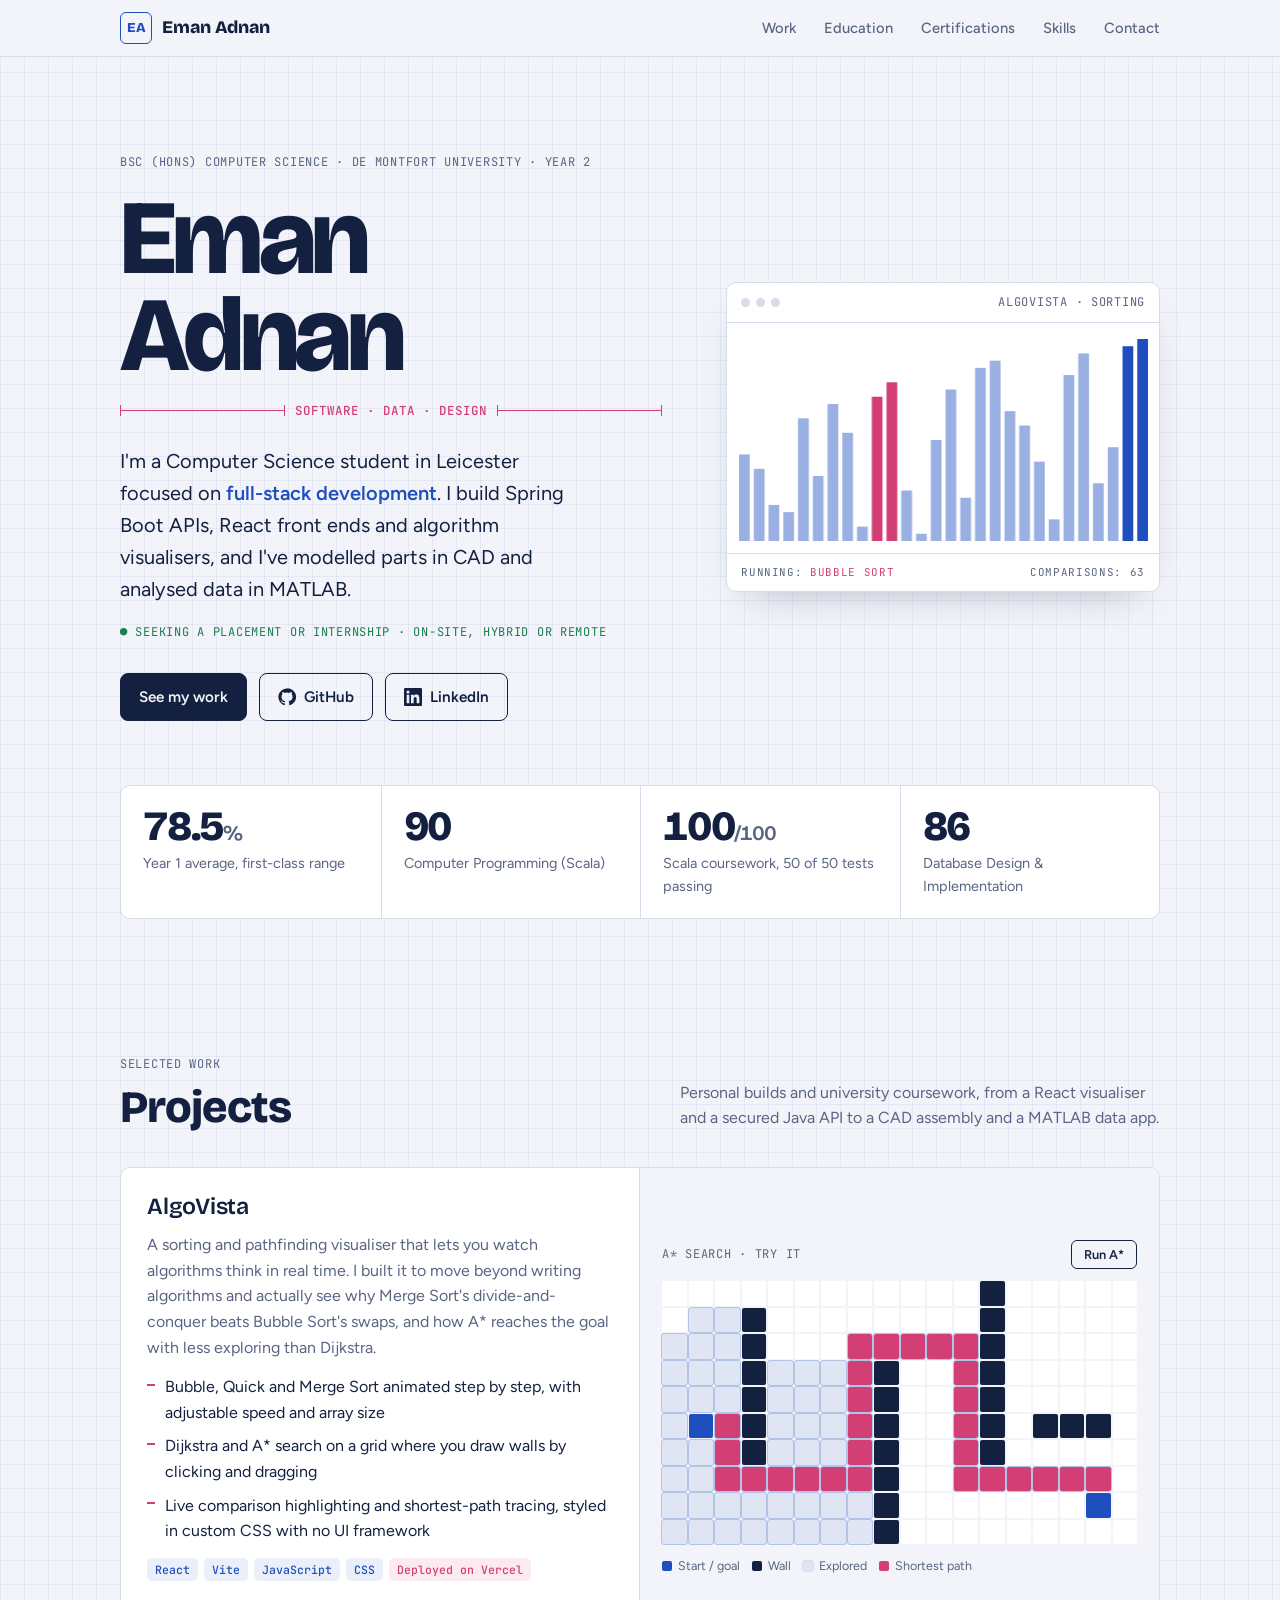
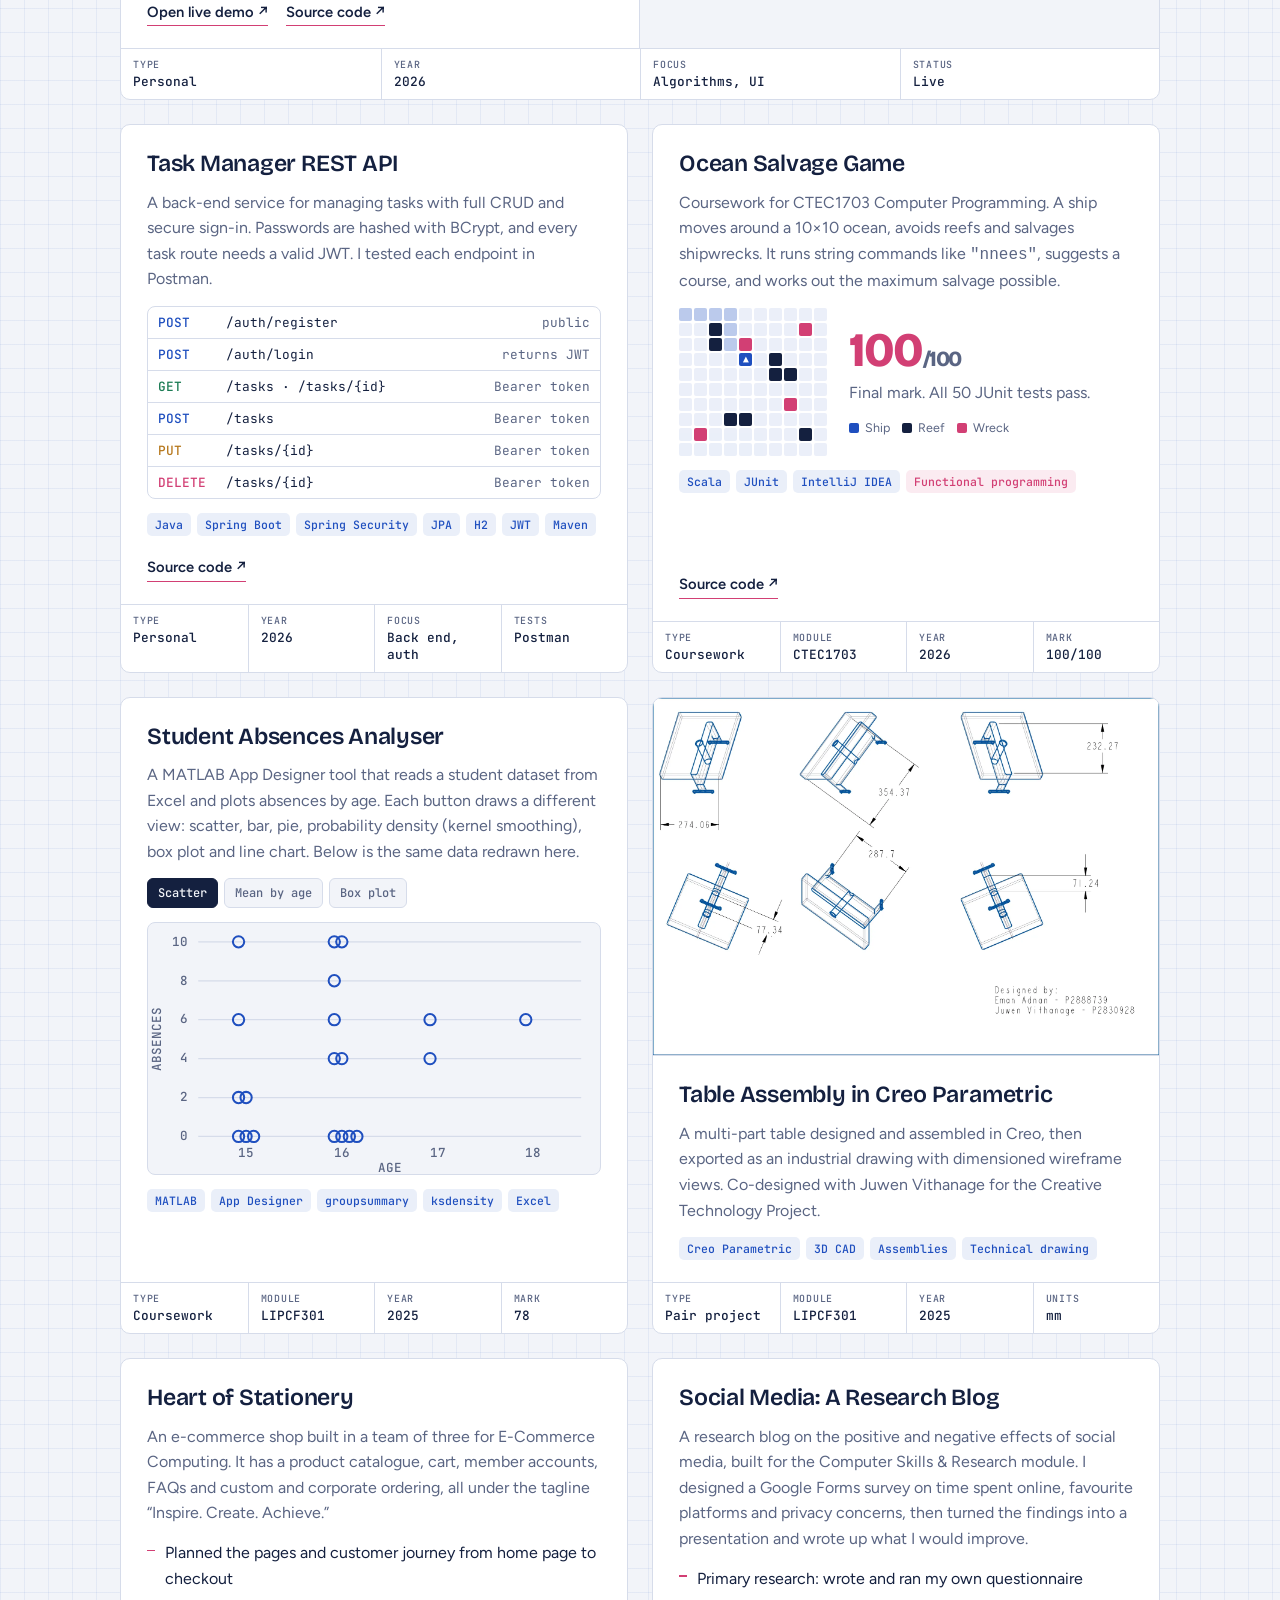
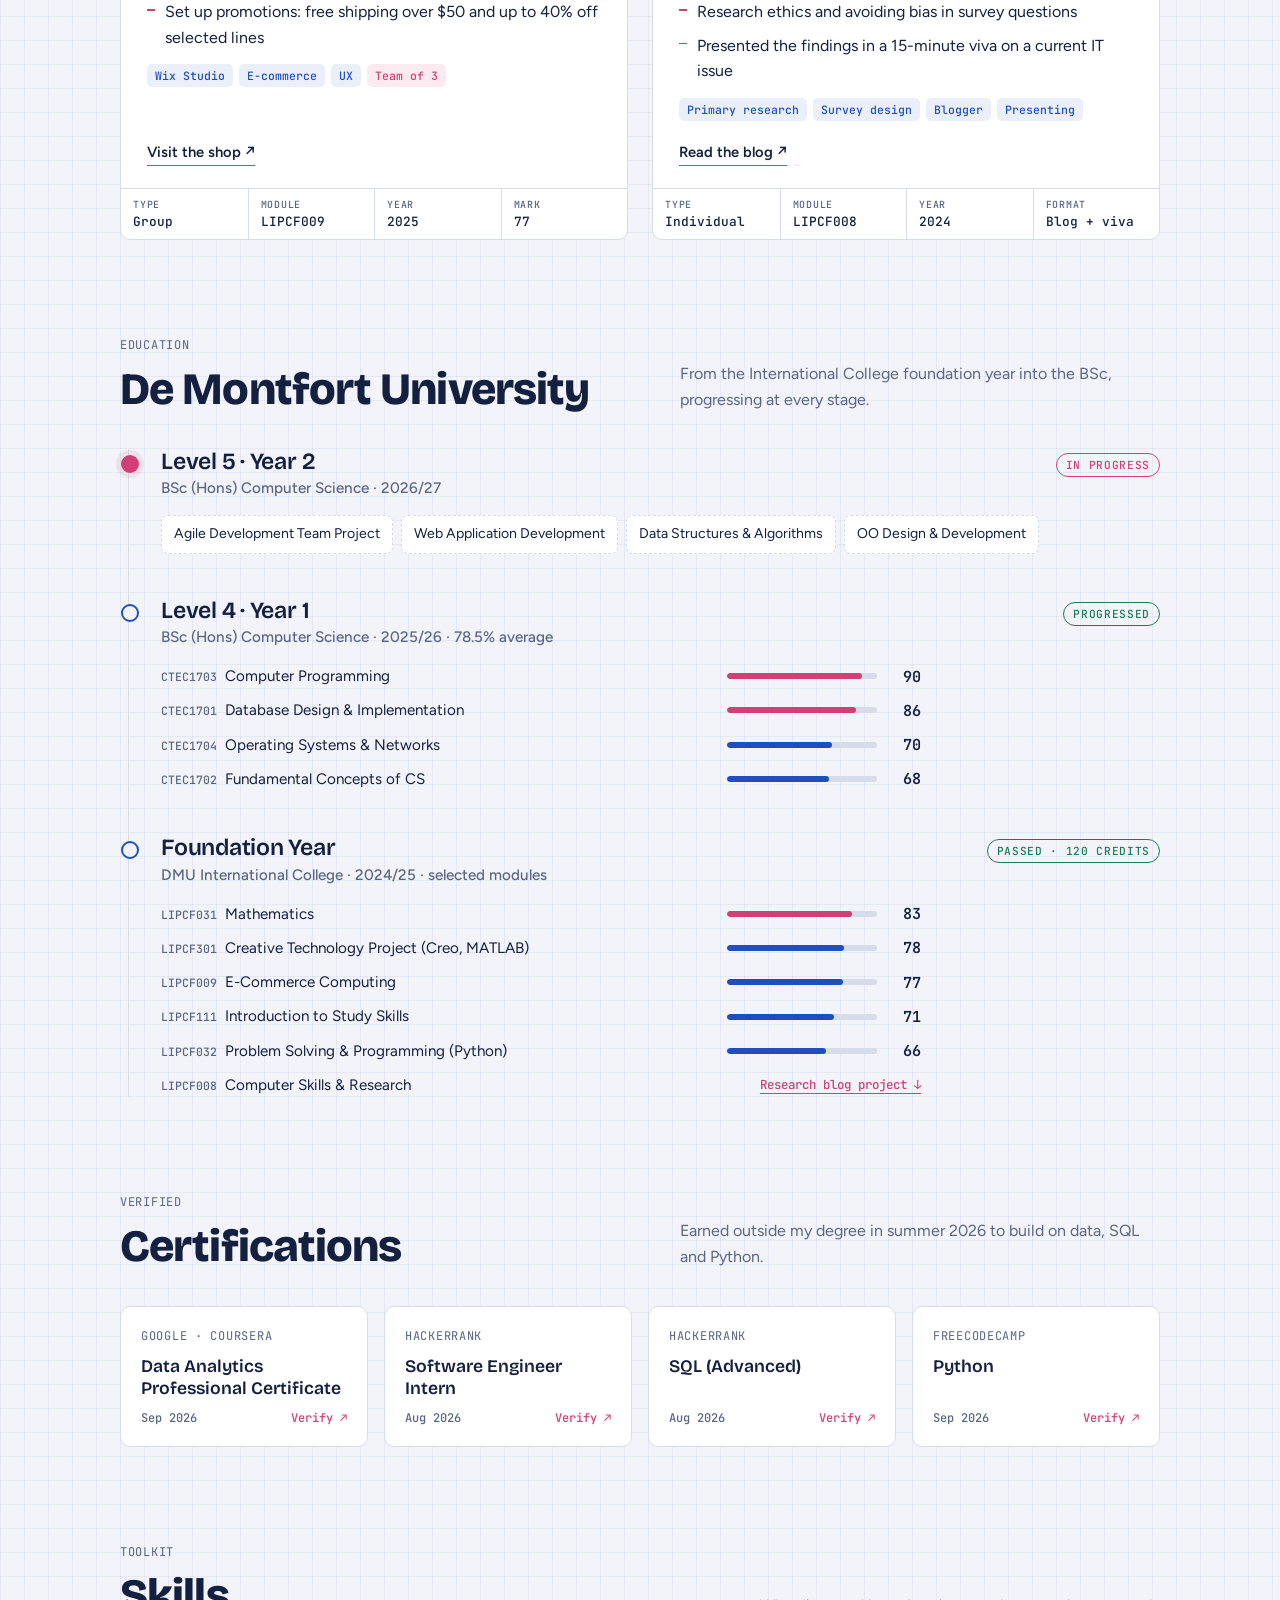
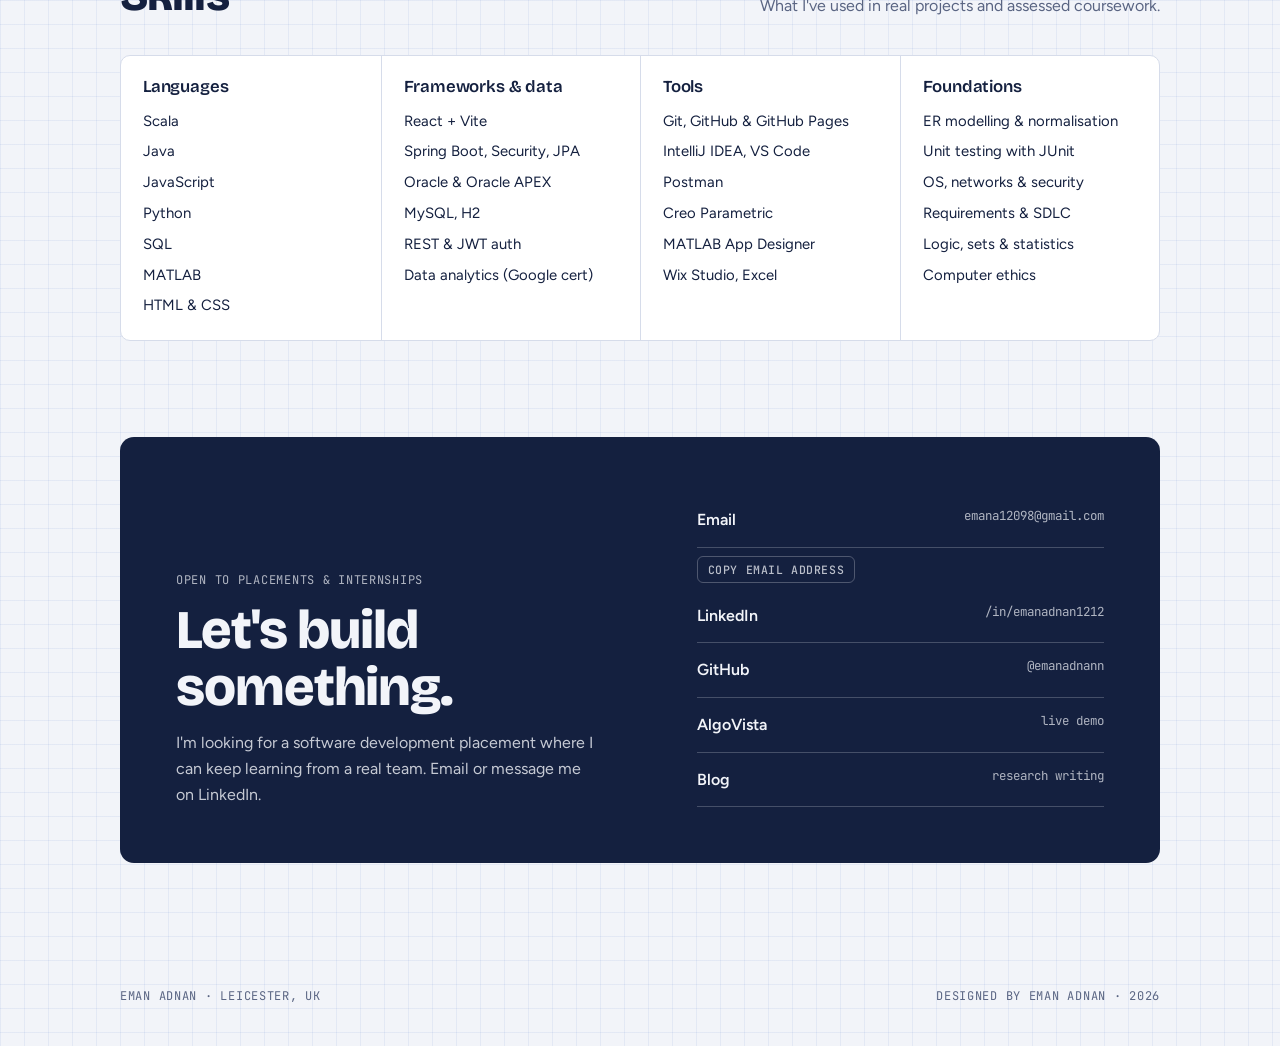
==== index_1.html @ a0732474 "Add files via upload" ====
<!doctype html>
<html lang="en">
<head>
<meta charset="utf-8">
<meta name="viewport" content="width=device-width, initial-scale=1, viewport-fit=cover">
<meta name="description" content="Eman Adnan, Computer Science student at De Montfort University. Full-stack projects in Java, Spring Boot, React and Scala. Seeking a placement or internship.">
<meta property="og:title" content="Eman Adnan · Portfolio">
<meta property="og:description" content="Computer Science student at De Montfort University. Projects, grades, certifications and contact.">
<title>Eman Adnan</title>
<link rel="preconnect" href="https://fonts.googleapis.com">
<link rel="preconnect" href="https://fonts.gstatic.com" crossorigin>
<link rel="stylesheet" href="https://fonts.googleapis.com/css2?family=Bricolage+Grotesque:opsz,wght@12..96,400;12..96,600;12..96,800&family=Figtree:wght@400;500;600&family=JetBrains+Mono:wght@400;500&display=swap">
<style>
/* Layout: a drafting sheet. Faint grid paper, projects as drawing sheets with title blocks, dimension lines as the signature mark. */
:root{
  --paper:#F2F4F9; --sheet:#FFFFFF; --ink:#14203F; --muted:#5A6583; --line:#D6DCEA; --grid:rgba(31,79,191,.07);
  --blue:#1F4FBF; --blue-soft:rgba(31,79,191,.09); --pink:#D23F74; --pink-soft:rgba(210,63,116,.1); --good:#1C7C54;
  --f-display:"Bricolage Grotesque", "Avenir Next", "Segoe UI", sans-serif;
  --f-body:"Figtree", "Helvetica Neue", Arial, sans-serif;
  --f-mono:"JetBrains Mono", ui-monospace, "SF Mono", Menlo, monospace;
  --drawing-filter:none;
}
@media (prefers-color-scheme: dark){:root:not([data-theme="light"]){
  --paper:#0A1430; --sheet:#101E45; --ink:#E7EDFB; --muted:#9DAAD0; --line:#243668; --grid:rgba(127,166,255,.07);
  --blue:#86A9FF; --blue-soft:rgba(134,169,255,.12); --pink:#FF86AE; --pink-soft:rgba(255,134,174,.12); --good:#5FD39A;
  --drawing-filter:invert(1) hue-rotate(180deg) brightness(1.1); color-scheme:dark}}
:root[data-theme="dark"]{
  --paper:#0A1430; --sheet:#101E45; --ink:#E7EDFB; --muted:#9DAAD0; --line:#243668; --grid:rgba(127,166,255,.07);
  --blue:#86A9FF; --blue-soft:rgba(134,169,255,.12); --pink:#FF86AE; --pink-soft:rgba(255,134,174,.12); --good:#5FD39A;
  --drawing-filter:invert(1) hue-rotate(180deg) brightness(1.1); color-scheme:dark}

*{box-sizing:border-box}
html{scroll-behavior:smooth}
@media (prefers-reduced-motion: reduce){html{scroll-behavior:auto}}
body{margin:0;background:var(--paper);color:var(--ink);font:400 1rem/1.6 var(--f-body);
  background-image:linear-gradient(var(--grid) 1px,transparent 1px),linear-gradient(90deg,var(--grid) 1px,transparent 1px);
  background-size:24px 24px;}
a{color:inherit}
:focus-visible{outline:2px solid var(--pink);outline-offset:3px;border-radius:4px}
.wrap{max-width:1120px;margin:0 auto;padding-inline:clamp(16px,4vw,40px)}
.mono{font-family:var(--f-mono);font-size:.75rem;letter-spacing:.06em;text-transform:uppercase;color:var(--muted)}
h1,h2,h3{font-family:var(--f-display);text-wrap:balance;margin:0;line-height:1.05}
h2{font-size:clamp(1.9rem,4vw,2.8rem);font-weight:800;letter-spacing:-.02em}
h3{font-size:1.45rem;font-weight:600;letter-spacing:-.01em}
p{margin:0}

/* nav */
.nav{position:sticky;top:env(safe-area-inset-top,0px);z-index:10;background:color-mix(in srgb,var(--paper) 88%,transparent);backdrop-filter:blur(8px);border-bottom:1px solid var(--line)}
.nav .wrap{display:flex;align-items:center;justify-content:space-between;gap:16px;padding-block:12px}
.mark{font-family:var(--f-display);font-weight:800;font-size:1.1rem;text-decoration:none;display:flex;align-items:center;gap:10px}
.mark span{display:inline-grid;place-items:center;width:32px;height:32px;border:1.5px solid var(--blue);color:var(--blue);border-radius:6px;font-size:.85rem}
.nav ul{display:flex;gap:clamp(12px,3vw,28px);list-style:none;margin:0;padding:0;flex-wrap:wrap}
.nav ul a{text-decoration:none;font-weight:500;font-size:.92rem;color:var(--muted)}
.nav ul a:hover{color:var(--ink)}
@media (max-width:560px){.nav ul li.hide-sm{display:none}}

/* hero */
.hero{padding-block:clamp(48px,8vw,96px) 40px}
.hero-grid{display:grid;grid-template-columns:minmax(0,1.25fr) minmax(0,1fr);gap:clamp(28px,5vw,64px);align-items:center}
@media (max-width:860px){.hero-grid{grid-template-columns:1fr}}
.hero h1{font-size:clamp(3.2rem,10vw,6.6rem);font-weight:800;letter-spacing:-.04em;line-height:.92}
.dim{display:flex;align-items:center;gap:10px;margin-top:18px;color:var(--pink)}
.dim i{flex:1;height:1px;background:currentColor;position:relative}
.dim i::before,.dim i::after{content:"";position:absolute;top:-5px;width:1px;height:11px;background:currentColor}
.dim i::before{left:0}.dim i::after{right:0}
.dim b{font:500 .78rem var(--f-mono);letter-spacing:.08em;text-transform:uppercase;white-space:nowrap}
.lede{font-size:clamp(1.08rem,1.6vw,1.25rem);max-width:36ch;margin-top:26px;color:var(--ink)}
.lede em{font-style:normal;color:var(--blue);font-weight:600}
.cta{display:flex;flex-wrap:wrap;gap:12px;margin-top:30px}
.btn{display:inline-flex;align-items:center;gap:8px;padding:11px 18px;border-radius:8px;font-weight:600;font-size:.95rem;text-decoration:none;border:1.5px solid var(--ink);transition:transform .15s ease,background .15s}
.btn:hover{transform:translateY(-2px)}
.btn.primary{background:var(--ink);color:var(--paper)}
.btn svg{width:18px;height:18px}

.viz{background:var(--sheet);border:1px solid var(--line);border-radius:10px;overflow:hidden;box-shadow:0 18px 40px -24px rgba(20,32,63,.35)}
.viz-head{display:flex;justify-content:space-between;align-items:center;padding:10px 14px;border-bottom:1px solid var(--line)}
.viz-head .dots{display:flex;gap:6px}.viz-head .dots i{width:9px;height:9px;border-radius:50%;background:var(--line)}
#sortCanvas{display:block;width:100%;height:230px}
.viz-foot{display:flex;justify-content:space-between;gap:12px;padding:10px 14px;border-top:1px solid var(--line);flex-wrap:wrap}
.viz-foot .mono{font-size:.68rem}
#algoName{color:var(--pink)}

/* stats */
.stats{display:grid;grid-template-columns:repeat(4,minmax(0,1fr));border:1px solid var(--line);border-radius:10px;background:var(--sheet);margin-top:clamp(40px,6vw,64px)}
.stat{padding:20px 22px;border-left:1px solid var(--line);display:flex;flex-direction:column;gap:4px}
.stat:first-child{border-left:0}
.stat strong{font:800 clamp(1.9rem,3.6vw,2.6rem)/1 var(--f-display);letter-spacing:-.03em;font-variant-numeric:tabular-nums}
.stat strong small{font-size:.5em;color:var(--muted);font-weight:600}
.stat span{font-size:.9rem;color:var(--muted)}
@media (max-width:760px){.stats{grid-template-columns:repeat(2,minmax(0,1fr))}.stat:nth-child(3){border-left:0}.stat:nth-child(n+3){border-top:1px solid var(--line)}}

/* sections */
section{padding-block:clamp(56px,8vw,96px)}
.sec-head{display:flex;justify-content:space-between;align-items:end;gap:24px;flex-wrap:wrap;margin-bottom:36px}
.sec-head p{max-width:48ch;color:var(--muted)}

/* project sheets */
.sheets{display:grid;grid-template-columns:repeat(2,minmax(0,1fr));gap:24px}
@media (max-width:860px){.sheets{grid-template-columns:1fr}}
.sheet{background:var(--sheet);border:1px solid var(--line);border-radius:10px;display:flex;flex-direction:column;min-width:0;overflow:hidden}
.sheet.wide{grid-column:1/-1}
.sheet-body{padding:26px 26px 22px;display:flex;flex-direction:column;gap:14px;flex:1;min-width:0}
.sheet-body > p{color:var(--muted);max-width:62ch}
.tags{display:flex;flex-wrap:wrap;gap:6px}
.tag{font:500 .72rem var(--f-mono);padding:4px 8px;border-radius:5px;background:var(--blue-soft);color:var(--blue)}
.tag.pink{background:var(--pink-soft);color:var(--pink)}
.links{display:flex;flex-wrap:wrap;gap:18px;margin-top:auto;padding-top:6px}
.links a{font-weight:600;font-size:.92rem;text-decoration:none;border-bottom:1.5px solid var(--pink);padding-bottom:1px}
.links a:hover{color:var(--pink)}
/* title block, like the corner of an engineering drawing */
.tblock{display:grid;grid-template-columns:repeat(4,minmax(0,1fr));border-top:1px solid var(--line)}
.tblock div{padding:9px 12px;border-left:1px solid var(--line);min-width:0}
.tblock div:first-child{border-left:0}
.tblock dt{font:500 .62rem var(--f-mono);letter-spacing:.08em;text-transform:uppercase;color:var(--muted)}
.tblock dd{margin:2px 0 0;font:500 .8rem var(--f-mono);overflow-wrap:anywhere}
@media (max-width:520px){.tblock{grid-template-columns:repeat(2,minmax(0,1fr))}.tblock div:nth-child(3){border-left:0}.tblock div:nth-child(n+3){border-top:1px solid var(--line)}}

.feature{display:grid;grid-template-columns:minmax(0,1fr) minmax(0,1fr);gap:0}
.feature .sheet-body{border-right:1px solid var(--line)}
@media (max-width:860px){.feature{grid-template-columns:1fr}.feature .sheet-body{border-right:0;border-bottom:1px solid var(--line)}}
.bullets{margin:0;padding:0;list-style:none;display:grid;gap:8px}
.bullets li{padding-left:18px;position:relative}
.bullets li::before{content:"";position:absolute;left:0;top:.62em;width:8px;height:1.5px;background:var(--pink)}

/* pathfinding mini-grid */
.pf{padding:22px;display:flex;flex-direction:column;gap:12px;justify-content:center;background:var(--paper)}
.pfgrid{display:grid;grid-template-columns:repeat(18,1fr);gap:2px;width:100%;max-width:100%}
.pfgrid i{aspect-ratio:1;border-radius:2px;background:var(--sheet);transition:background .2s}
.pfgrid i.w{background:var(--ink)}
.pfgrid i.v{background:var(--blue-soft);outline:1px solid color-mix(in srgb,var(--blue) 30%,transparent)}
.pfgrid i.p{background:var(--pink)}
.pfgrid i.s,.pfgrid i.t{background:var(--blue)}
.pf-row{display:flex;justify-content:space-between;align-items:center;gap:10px;flex-wrap:wrap}
.pf-row button{font:600 .8rem var(--f-body);background:transparent;color:var(--ink);border:1.5px solid var(--ink);padding:6px 12px;border-radius:6px;cursor:pointer}
.pf-row button:hover{background:var(--ink);color:var(--paper)}

/* api endpoints */
.api{border:1px solid var(--line);border-radius:8px;overflow-x:auto}
.api table{width:100%;border-collapse:collapse;font:400 .8rem var(--f-mono)}
.api td{padding:7px 10px;border-top:1px solid var(--line);white-space:nowrap}
.api tr:first-child td{border-top:0}
.verb{font-weight:500;width:4.5em}
.verb.g{color:var(--good)}.verb.p{color:var(--blue)}.verb.u{color:#B7791F}.verb.d{color:var(--pink)}
.lock{color:var(--muted);text-align:right}

/* ocean grid */
.ocean{display:grid;grid-template-columns:repeat(10,1fr);gap:2px;max-width:260px}
.ocean i{aspect-ratio:1;background:var(--blue-soft);border-radius:2px;display:grid;place-items:center;font:500 .6rem var(--f-mono)}
.ocean i.r{background:var(--ink)}
.ocean i.k{background:var(--pink);color:var(--sheet)}
.ocean i.sh{background:var(--blue);color:var(--sheet)}
.ocean i.tr{background:color-mix(in srgb,var(--blue) 30%,transparent)}
.legend{display:flex;flex-wrap:wrap;gap:12px;font-size:.78rem;color:var(--muted)}
.legend span{display:inline-flex;align-items:center;gap:6px}
.legend span i{width:10px;height:10px;border-radius:2px;display:inline-block}
.game-row{display:flex;gap:22px;align-items:center;flex-wrap:wrap}
.game-row > div:last-child{flex:1;min-width:180px}
.score{font:800 3rem/1 var(--f-display);color:var(--pink);letter-spacing:-.03em}

/* matlab chart */
.chart-tabs{display:flex;flex-wrap:wrap;gap:6px}
.chart-tabs button{font:500 .75rem var(--f-mono);padding:6px 10px;border-radius:6px;border:1px solid var(--line);background:var(--paper);color:var(--muted);cursor:pointer}
.chart-tabs button[aria-pressed="true"]{background:var(--ink);color:var(--paper);border-color:var(--ink)}
#mlChart{width:100%;height:auto;display:block;background:var(--paper);border-radius:8px;border:1px solid var(--line)}
#mlChart text{fill:var(--muted);font:500 10px var(--f-mono)}
.shot{border:1px solid var(--line);border-radius:8px;overflow:hidden}
.shot img{display:block;width:100%}

.drawing{background:#fff;border-bottom:1px solid var(--line)}
.drawing img{display:block;width:100%;filter:var(--drawing-filter)}

/* education */
.timeline{display:grid;gap:0;border-left:1.5px solid var(--line);margin-left:8px}
.stage{position:relative;padding:0 0 44px 32px}
.stage:last-child{padding-bottom:0}
.stage::before{content:"";position:absolute;left:-8px;top:6px;width:14px;height:14px;border-radius:50%;background:var(--paper);border:2px solid var(--blue)}
.stage.now::before{background:var(--pink);border-color:var(--pink);box-shadow:0 0 0 5px var(--pink-soft)}
.stage-head{display:flex;justify-content:space-between;gap:12px;flex-wrap:wrap;align-items:baseline}
.stage-head h3 small{display:block;font:500 .95rem var(--f-body);color:var(--muted);margin-top:6px;letter-spacing:0}
.pill{font:500 .7rem var(--f-mono);letter-spacing:.06em;text-transform:uppercase;padding:4px 9px;border-radius:99px;border:1px solid currentColor}
.pill.good{color:var(--good)}.pill.now{color:var(--pink)}
.mods{margin-top:18px;display:grid;gap:10px;max-width:760px}
.mod{display:grid;grid-template-columns:minmax(0,1fr) 150px 3ch;gap:14px;align-items:center;font-size:.95rem}
.mod code{font:500 .72rem var(--f-mono);color:var(--muted);margin-right:8px}
.bar{height:6px;background:var(--line);border-radius:3px;overflow:hidden}
.bar i{display:block;height:100%;background:var(--blue);border-radius:3px}
.mod.top .bar i{background:var(--pink)}
.mod b{font:600 .95rem var(--f-mono);text-align:right;font-variant-numeric:tabular-nums}
.mod.proj{grid-template-columns:minmax(0,1fr) auto}
.mod.proj a{font:500 .78rem var(--f-mono);color:var(--pink);text-decoration:none;border-bottom:1px solid var(--pink)}
@media (max-width:560px){.mod.proj{grid-template-columns:1fr}.mod.proj a{justify-self:start}}
@media (max-width:560px){.mod{grid-template-columns:minmax(0,1fr) 3ch}.mod .bar{grid-column:1/-1;order:3}}
.chips{display:flex;flex-wrap:wrap;gap:8px;margin-top:18px}
.chip{font-size:.88rem;padding:7px 12px;border:1px dashed var(--line);border-radius:7px;background:var(--sheet)}

/* certifications */
.certs{display:grid;grid-template-columns:repeat(4,minmax(0,1fr));gap:16px}
@media (max-width:860px){.certs{grid-template-columns:repeat(2,minmax(0,1fr))}}
@media (max-width:440px){.certs{grid-template-columns:1fr}}
.cert{display:flex;flex-direction:column;gap:10px;padding:20px;background:var(--sheet);border:1px solid var(--line);border-radius:10px;text-decoration:none;min-width:0;transition:border-color .15s,transform .15s}
.cert:hover{border-color:var(--pink);transform:translateY(-2px)}
.cert strong{font:600 1.1rem/1.25 var(--f-display);flex:1}
.cert-foot{display:flex;justify-content:space-between;font:500 .75rem var(--f-mono);color:var(--muted)}
.cert-foot span:last-child{color:var(--pink)}

/* skills */
.skills{display:grid;grid-template-columns:repeat(4,minmax(0,1fr));gap:0;border:1px solid var(--line);border-radius:10px;background:var(--sheet)}
.skills > div{padding:22px;border-left:1px solid var(--line);min-width:0}
.skills > div:first-child{border-left:0}
.skills h3{font-size:1.05rem;margin-bottom:14px}
.skills ul{list-style:none;margin:0;padding:0;display:grid;gap:7px;font-size:.93rem}
@media (max-width:860px){.skills{grid-template-columns:repeat(2,minmax(0,1fr))}.skills > div:nth-child(3){border-left:0}.skills > div:nth-child(n+3){border-top:1px solid var(--line)}}
@media (max-width:480px){.skills{grid-template-columns:1fr}.skills > div{border-left:0!important}.skills > div + div{border-top:1px solid var(--line)}}

/* contact */
.contact{background:var(--ink);color:var(--paper);border-radius:14px;padding:clamp(28px,5vw,56px);display:grid;grid-template-columns:minmax(0,1.2fr) minmax(0,1fr);gap:32px;align-items:end}
.contact h2{font-size:clamp(2rem,5vw,3.4rem)}
.contact p{opacity:.8;margin-top:14px;max-width:42ch}
.contact ul{list-style:none;margin:0;padding:0;display:grid;gap:0}
.contact li a{display:flex;justify-content:space-between;gap:12px;padding:14px 0;border-bottom:1px solid color-mix(in srgb,var(--paper) 22%,transparent);text-decoration:none;font-weight:600}
.contact li a span{font:400 .78rem var(--f-mono);opacity:.7;overflow-wrap:anywhere;text-align:right}
.contact li a:hover{color:var(--pink)}
@media (max-width:760px){.contact{grid-template-columns:1fr}}
.contact .copy{margin-top:8px;margin-bottom:6px;font:500 .72rem var(--f-mono);letter-spacing:.05em;text-transform:uppercase;background:transparent;color:inherit;opacity:.75;border:1px solid color-mix(in srgb,var(--paper) 35%,transparent);border-radius:6px;padding:5px 10px;cursor:pointer}
.contact .copy:hover{opacity:1}
footer{padding-block:28px 40px}
footer .wrap{display:flex;justify-content:space-between;gap:12px;flex-wrap:wrap}
</style>

<style>img{max-width:100%}[hidden]{display:none!important}</style>
</head>
<body>
<nav class="nav" aria-label="Main">
  <div class="wrap">
    <a class="mark" href="#top"><span>EA</span>Eman Adnan</a>
    <ul>
      <li><a href="#work">Work</a></li>
      <li><a href="#education">Education</a></li>
      <li class="hide-sm"><a href="#certs">Certifications</a></li>
      <li class="hide-sm"><a href="#skills">Skills</a></li>
      <li><a href="#contact">Contact</a></li>
    </ul>
  </div>
</nav>

<header class="hero" id="top">
  <div class="wrap">
    <div class="hero-grid">
      <div>
        <p class="mono">BSc (Hons) Computer Science · De Montfort University · Year 2</p>
        <h1 style="margin-top:18px">Eman<br>Adnan</h1>
        <div class="dim" aria-hidden="true"><i></i><b>software · data · design</b><i></i></div>
        <p class="lede">I'm a Computer Science student in Leicester focused on <em>full-stack development</em>. I build Spring Boot APIs, React front ends and algorithm visualisers, and I've modelled parts in CAD and analysed data in MATLAB.</p>
        <p class="mono" style="margin-top:18px;color:var(--good)">● Seeking a placement or internship · on-site, hybrid or remote</p>
        <div class="cta">
          <a class="btn primary" href="#work">See my work</a>
          <a class="btn" href="https://github.com/emanadnann" target="_blank" rel="noopener">
            <svg viewBox="0 0 24 24" fill="currentColor" aria-hidden="true"><path d="M12 .5a11.5 11.5 0 0 0-3.64 22.41c.58.1.79-.25.79-.56v-2c-3.2.7-3.88-1.37-3.88-1.37-.53-1.33-1.28-1.69-1.28-1.69-1.05-.72.08-.7.08-.7 1.16.08 1.77 1.19 1.77 1.19 1.03 1.77 2.7 1.26 3.36.96.1-.75.4-1.26.73-1.55-2.55-.29-5.24-1.28-5.24-5.68 0-1.26.45-2.28 1.19-3.09-.12-.29-.52-1.46.11-3.05 0 0 .97-.31 3.17 1.18a11 11 0 0 1 5.77 0c2.2-1.49 3.17-1.18 3.17-1.18.63 1.59.23 2.76.11 3.05.74.81 1.19 1.83 1.19 3.09 0 4.41-2.69 5.38-5.26 5.67.41.36.78 1.06.78 2.14v3.17c0 .31.21.67.8.56A11.5 11.5 0 0 0 12 .5Z"/></svg>GitHub</a>
          <a class="btn" href="https://www.linkedin.com/in/emanadnan1212/" target="_blank" rel="noopener">
            <svg viewBox="0 0 24 24" fill="currentColor" aria-hidden="true"><path d="M20.45 20.45h-3.56v-5.57c0-1.33-.02-3.04-1.85-3.04-1.85 0-2.14 1.45-2.14 2.94v5.67H9.35V9h3.41v1.56h.05c.48-.9 1.64-1.85 3.37-1.85 3.6 0 4.27 2.37 4.27 5.46v6.28ZM5.34 7.43a2.06 2.06 0 1 1 0-4.13 2.06 2.06 0 0 1 0 4.13ZM7.12 20.45H3.56V9h3.56v11.45ZM22.22 0H1.77C.79 0 0 .77 0 1.73v20.54C0 23.23.79 24 1.77 24h20.45c.98 0 1.78-.77 1.78-1.73V1.73C24 .77 23.2 0 22.22 0Z"/></svg>LinkedIn</a>
        </div>
      </div>
      <figure class="viz" style="margin:0">
        <div class="viz-head"><div class="dots"><i></i><i></i><i></i></div><span class="mono">algovista · sorting</span></div>
        <canvas id="sortCanvas" aria-label="Animated bars being sorted, a preview of the AlgoVista project"></canvas>
        <div class="viz-foot"><span class="mono">Running: <span id="algoName">Bubble sort</span></span><span class="mono">Comparisons: <span id="cmpCount">0</span></span></div>
      </figure>
    </div>

    <div class="stats">
      <div class="stat"><strong>78.5<small>%</small></strong><span>Year 1 average, first-class range</span></div>
      <div class="stat"><strong>90</strong><span>Computer Programming (Scala)</span></div>
      <div class="stat"><strong>100<small>/100</small></strong><span>Scala coursework, 50 of 50 tests passing</span></div>
      <div class="stat"><strong>86</strong><span>Database Design &amp; Implementation</span></div>
    </div>
  </div>
</header>

<main>
<section id="work">
  <div class="wrap">
    <div class="sec-head">
      <div><p class="mono">Selected work</p><h2 style="margin-top:10px">Projects</h2></div>
      <p>Personal builds and university coursework, from a React visualiser and a secured Java API to a CAD assembly and a MATLAB data app.</p>
    </div>

    <div class="sheets">

      <!-- AlgoVista -->
      <article class="sheet wide">
        <div class="feature">
          <div class="sheet-body">
            <h3>AlgoVista</h3>
            <p>A sorting and pathfinding visualiser that lets you watch algorithms think in real time. I built it to move beyond writing algorithms and actually see why Merge Sort's divide-and-conquer beats Bubble Sort's swaps, and how A* reaches the goal with less exploring than Dijkstra.</p>
            <ul class="bullets">
              <li>Bubble, Quick and Merge Sort animated step by step, with adjustable speed and array size</li>
              <li>Dijkstra and A* search on a grid where you draw walls by clicking and dragging</li>
              <li>Live comparison highlighting and shortest-path tracing, styled in custom CSS with no UI framework</li>
            </ul>
            <div class="tags"><span class="tag">React</span><span class="tag">Vite</span><span class="tag">JavaScript</span><span class="tag">CSS</span><span class="tag pink">Deployed on Vercel</span></div>
            <div class="links"><a href="https://algo-vista-three.vercel.app" target="_blank" rel="noopener">Open live demo ↗</a><a href="https://github.com/emanadnann/AlgoVista" target="_blank" rel="noopener">Source code ↗</a></div>
          </div>
          <div class="pf">
            <div class="pf-row"><span class="mono">A* search · try it</span><button type="button" id="pfRun">Run A*</button></div>
            <div class="pfgrid" id="pfGrid" aria-label="Grid showing A* finding a path around walls"></div>
            <div class="legend"><span><i style="background:var(--blue)"></i>Start / goal</span><span><i style="background:var(--ink)"></i>Wall</span><span><i style="background:var(--blue-soft);outline:1px solid var(--line)"></i>Explored</span><span><i style="background:var(--pink)"></i>Shortest path</span></div>
          </div>
        </div>
        <dl class="tblock" style="margin:0"><div><dt>Type</dt><dd>Personal</dd></div><div><dt>Year</dt><dd>2026</dd></div><div><dt>Focus</dt><dd>Algorithms, UI</dd></div><div><dt>Status</dt><dd>Live</dd></div></dl>
      </article>

      <!-- Task Manager API -->
      <article class="sheet">
        <div class="sheet-body">
          <h3>Task Manager REST API</h3>
          <p>A back-end service for managing tasks with full CRUD and secure sign-in. Passwords are hashed with BCrypt, and every task route needs a valid JWT. I tested each endpoint in Postman.</p>
          <div class="api"><table>
            <tr><td class="verb p">POST</td><td>/auth/register</td><td class="lock">public</td></tr>
            <tr><td class="verb p">POST</td><td>/auth/login</td><td class="lock">returns JWT</td></tr>
            <tr><td class="verb g">GET</td><td>/tasks · /tasks/{id}</td><td class="lock">Bearer token</td></tr>
            <tr><td class="verb p">POST</td><td>/tasks</td><td class="lock">Bearer token</td></tr>
            <tr><td class="verb u">PUT</td><td>/tasks/{id}</td><td class="lock">Bearer token</td></tr>
            <tr><td class="verb d">DELETE</td><td>/tasks/{id}</td><td class="lock">Bearer token</td></tr>
          </table></div>
          <div class="tags"><span class="tag">Java</span><span class="tag">Spring Boot</span><span class="tag">Spring Security</span><span class="tag">JPA</span><span class="tag">H2</span><span class="tag">JWT</span><span class="tag">Maven</span></div>
          <div class="links"><a href="https://github.com/emanadnann/taskmanager-api" target="_blank" rel="noopener">Source code ↗</a></div>
        </div>
        <dl class="tblock" style="margin:0"><div><dt>Type</dt><dd>Personal</dd></div><div><dt>Year</dt><dd>2026</dd></div><div><dt>Focus</dt><dd>Back end, auth</dd></div><div><dt>Tests</dt><dd>Postman</dd></div></dl>
      </article>

      <!-- Scala game -->
      <article class="sheet">
        <div class="sheet-body">
          <h3>Ocean Salvage Game</h3>
          <p>Coursework for CTEC1703 Computer Programming. A ship moves around a 10×10 ocean, avoids reefs and salvages shipwrecks. It runs string commands like <code>"nnees"</code>, suggests a course, and works out the maximum salvage possible.</p>
          <div class="game-row">
            <div class="ocean" id="ocean" aria-label="Illustration of the 10 by 10 ocean grid"></div>
            <div>
              <div class="score">100<span style="font-size:.45em;color:var(--muted)">/100</span></div>
              <p style="color:var(--muted);margin-top:6px">Final mark. All 50 JUnit tests pass.</p>
              <div class="legend" style="margin-top:12px"><span><i style="background:var(--blue)"></i>Ship</span><span><i style="background:var(--ink)"></i>Reef</span><span><i style="background:var(--pink)"></i>Wreck</span></div>
            </div>
          </div>
          <div class="tags"><span class="tag">Scala</span><span class="tag">JUnit</span><span class="tag">IntelliJ IDEA</span><span class="tag pink">Functional programming</span></div>
          <div class="links"><a href="https://github.com/emanadnann/CTEC1703-Game" target="_blank" rel="noopener">Source code ↗</a></div>
        </div>
        <dl class="tblock" style="margin:0"><div><dt>Type</dt><dd>Coursework</dd></div><div><dt>Module</dt><dd>CTEC1703</dd></div><div><dt>Year</dt><dd>2026</dd></div><div><dt>Mark</dt><dd>100/100</dd></div></dl>
      </article>

      <!-- MATLAB -->
      <article class="sheet">
        <div class="sheet-body">
          <h3>Student Absences Analyser</h3>
          <p>A MATLAB App Designer tool that reads a student dataset from Excel and plots absences by age. Each button draws a different view: scatter, bar, pie, probability density (kernel smoothing), box plot and line chart. Below is the same data redrawn here.</p>
          <div class="chart-tabs" role="group" aria-label="Chart type">
            <button type="button" data-c="scatter" aria-pressed="true">Scatter</button>
            <button type="button" data-c="bar" aria-pressed="false">Mean by age</button>
            <button type="button" data-c="box" aria-pressed="false">Box plot</button>
          </div>
          <svg id="mlChart" viewBox="0 0 360 200" role="img" aria-label="Chart of absences by student age"></svg>
          <div class="tags"><span class="tag">MATLAB</span><span class="tag">App Designer</span><span class="tag">groupsummary</span><span class="tag">ksdensity</span><span class="tag">Excel</span></div>
        </div>
        <dl class="tblock" style="margin:0"><div><dt>Type</dt><dd>Coursework</dd></div><div><dt>Module</dt><dd>LIPCF301</dd></div><div><dt>Year</dt><dd>2025</dd></div><div><dt>Mark</dt><dd>78</dd></div></dl>
      </article>

      <!-- Creo -->
      <article class="sheet">
        <div class="drawing"><img src="[data-uri]" alt="Creo wireframe drawing of a table assembly shown from six angles with dimensions such as 274.06 and 354.37"></div>
        <div class="sheet-body">
          <h3>Table Assembly in Creo Parametric</h3>
          <p>A multi-part table designed and assembled in Creo, then exported as an industrial drawing with dimensioned wireframe views. Co-designed with Juwen Vithanage for the Creative Technology Project.</p>
          <div class="tags"><span class="tag">Creo Parametric</span><span class="tag">3D CAD</span><span class="tag">Assemblies</span><span class="tag">Technical drawing</span></div>
        </div>
        <dl class="tblock" style="margin:0"><div><dt>Type</dt><dd>Pair project</dd></div><div><dt>Module</dt><dd>LIPCF301</dd></div><div><dt>Year</dt><dd>2025</dd></div><div><dt>Units</dt><dd>mm</dd></div></dl>
      </article>

      <!-- Wix -->
      <article class="sheet">
        <div class="sheet-body">
          <h3>Heart of Stationery</h3>
          <p>An e-commerce shop built in a team of three for E-Commerce Computing. It has a product catalogue, cart, member accounts, FAQs and custom and corporate ordering, all under the tagline “Inspire. Create. Achieve.”</p>
          <ul class="bullets">
            <li>Planned the pages and customer journey from home page to checkout</li>
            <li>Set up promotions: free shipping over $50 and up to 40% off selected lines</li>
          </ul>
          <div class="tags"><span class="tag">Wix Studio</span><span class="tag">E-commerce</span><span class="tag">UX</span><span class="tag pink">Team of 3</span></div>
          <div class="links"><a href="https://pikapikanan30.wixstudio.com/stationeryshop" target="_blank" rel="noopener">Visit the shop ↗</a></div>
        </div>
        <dl class="tblock" style="margin:0"><div><dt>Type</dt><dd>Group</dd></div><div><dt>Module</dt><dd>LIPCF009</dd></div><div><dt>Year</dt><dd>2025</dd></div><div><dt>Mark</dt><dd>77</dd></div></dl>
      </article>

      <!-- Blog -->
      <article class="sheet" id="blog">
        <div class="sheet-body">
          <h3>Social Media: A Research Blog</h3>
          <p>A research blog on the positive and negative effects of social media, built for the Computer Skills &amp; Research module. I designed a Google Forms survey on time spent online, favourite platforms and privacy concerns, then turned the findings into a presentation and wrote up what I would improve.</p>
          <ul class="bullets">
            <li>Primary research: wrote and ran my own questionnaire</li>
            <li>Research ethics and avoiding bias in survey questions</li>
            <li>Presented the findings in a 15-minute viva on a current IT issue</li>
          </ul>
          <div class="tags"><span class="tag">Primary research</span><span class="tag">Survey design</span><span class="tag">Blogger</span><span class="tag">Presenting</span></div>
          <div class="links"><a href="https://emanadnansocialmedia.blogspot.com" target="_blank" rel="noopener">Read the blog ↗</a></div>
        </div>
        <dl class="tblock" style="margin:0"><div><dt>Type</dt><dd>Individual</dd></div><div><dt>Module</dt><dd>LIPCF008</dd></div><div><dt>Year</dt><dd>2024</dd></div><div><dt>Format</dt><dd>Blog + viva</dd></div></dl>
      </article>

    </div>
  </div>
</section>

<section id="education" style="padding-top:0">
  <div class="wrap">
    <div class="sec-head">
      <div><p class="mono">Education</p><h2 style="margin-top:10px">De Montfort University</h2></div>
      <p>From the International College foundation year into the BSc, progressing at every stage.</p>
    </div>

    <div class="timeline">
      <div class="stage now">
        <div class="stage-head"><h3>Level 5 · Year 2<small>BSc (Hons) Computer Science · 2026/27</small></h3><span class="pill now">In progress</span></div>
        <div class="chips">
          <span class="chip">Agile Development Team Project</span>
          <span class="chip">Web Application Development</span>
          <span class="chip">Data Structures &amp; Algorithms</span>
          <span class="chip">OO Design &amp; Development</span>
        </div>
      </div>

      <div class="stage">
        <div class="stage-head"><h3>Level 4 · Year 1<small>BSc (Hons) Computer Science · 2025/26 · 78.5% average</small></h3><span class="pill good">Progressed</span></div>
        <div class="mods">
          <div class="mod top"><span><code>CTEC1703</code>Computer Programming</span><div class="bar"><i style="width:90%"></i></div><b>90</b></div>
          <div class="mod top"><span><code>CTEC1701</code>Database Design &amp; Implementation</span><div class="bar"><i style="width:86%"></i></div><b>86</b></div>
          <div class="mod"><span><code>CTEC1704</code>Operating Systems &amp; Networks</span><div class="bar"><i style="width:70%"></i></div><b>70</b></div>
          <div class="mod"><span><code>CTEC1702</code>Fundamental Concepts of CS</span><div class="bar"><i style="width:68%"></i></div><b>68</b></div>
        </div>
      </div>

      <div class="stage">
        <div class="stage-head"><h3>Foundation Year<small>DMU International College · 2024/25 · selected modules</small></h3><span class="pill good">Passed · 120 credits</span></div>
        <div class="mods">
          <div class="mod top"><span><code>LIPCF031</code>Mathematics</span><div class="bar"><i style="width:83%"></i></div><b>83</b></div>
          <div class="mod"><span><code>LIPCF301</code>Creative Technology Project (Creo, MATLAB)</span><div class="bar"><i style="width:78%"></i></div><b>78</b></div>
          <div class="mod"><span><code>LIPCF009</code>E-Commerce Computing</span><div class="bar"><i style="width:77%"></i></div><b>77</b></div>
          <div class="mod"><span><code>LIPCF111</code>Introduction to Study Skills</span><div class="bar"><i style="width:71%"></i></div><b>71</b></div>
          <div class="mod"><span><code>LIPCF032</code>Problem Solving &amp; Programming (Python)</span><div class="bar"><i style="width:66%"></i></div><b>66</b></div>
          <div class="mod proj"><span><code>LIPCF008</code>Computer Skills &amp; Research</span><a href="#blog">Research blog project ↓</a></div>
        </div>
      </div>
    </div>
  </div>
</section>

<section id="certs" style="padding-top:0">
  <div class="wrap">
    <div class="sec-head">
      <div><p class="mono">Verified</p><h2 style="margin-top:10px">Certifications</h2></div>
      <p>Earned outside my degree in summer 2026 to build on data, SQL and Python.</p>
    </div>
    <div class="certs">
      <a class="cert" href="https://www.coursera.org/account/accomplishments/specialization/SSTPZ8JZDZU1" target="_blank" rel="noopener">
        <span class="mono">Google · Coursera</span><strong>Data Analytics Professional Certificate</strong><span class="cert-foot"><span>Sep 2026</span><span>Verify ↗</span></span></a>
      <a class="cert" href="https://www.hackerrank.com/certificates/b94e83dedef6" target="_blank" rel="noopener">
        <span class="mono">HackerRank</span><strong>Software Engineer Intern</strong><span class="cert-foot"><span>Aug 2026</span><span>Verify ↗</span></span></a>
      <a class="cert" href="https://www.hackerrank.com/certificates/9879b6ae9051" target="_blank" rel="noopener">
        <span class="mono">HackerRank</span><strong>SQL (Advanced)</strong><span class="cert-foot"><span>Aug 2026</span><span>Verify ↗</span></span></a>
      <a class="cert" href="https://freecodecamp.org/certification/emanadnan/python-v9" target="_blank" rel="noopener">
        <span class="mono">freeCodeCamp</span><strong>Python</strong><span class="cert-foot"><span>Sep 2026</span><span>Verify ↗</span></span></a>
    </div>
  </div>
</section>

<section id="skills" style="padding-top:0">
  <div class="wrap">
    <div class="sec-head">
      <div><p class="mono">Toolkit</p><h2 style="margin-top:10px">Skills</h2></div>
      <p>What I've used in real projects and assessed coursework.</p>
    </div>
    <div class="skills">
      <div><h3>Languages</h3><ul><li>Scala</li><li>Java</li><li>JavaScript</li><li>Python</li><li>SQL</li><li>MATLAB</li><li>HTML &amp; CSS</li></ul></div>
      <div><h3>Frameworks &amp; data</h3><ul><li>React + Vite</li><li>Spring Boot, Security, JPA</li><li>Oracle &amp; Oracle APEX</li><li>MySQL, H2</li><li>REST &amp; JWT auth</li><li>Data analytics (Google cert)</li></ul></div>
      <div><h3>Tools</h3><ul><li>Git, GitHub &amp; GitHub Pages</li><li>IntelliJ IDEA, VS Code</li><li>Postman</li><li>Creo Parametric</li><li>MATLAB App Designer</li><li>Wix Studio, Excel</li></ul></div>
      <div><h3>Foundations</h3><ul><li>ER modelling &amp; normalisation</li><li>Unit testing with JUnit</li><li>OS, networks &amp; security</li><li>Requirements &amp; SDLC</li><li>Logic, sets &amp; statistics</li><li>Computer ethics</li></ul></div>
    </div>
  </div>
</section>

<section id="contact" style="padding-top:0">
  <div class="wrap">
    <div class="contact">
      <div>
        <p class="mono" style="color:inherit;opacity:.7">Open to placements &amp; internships</p>
        <h2 style="margin-top:12px">Let's build something.</h2>
        <p>I'm looking for a software development placement where I can keep learning from a real team. Email or message me on LinkedIn.</p>
      </div>
      <ul>
        <li><a href="mailto:emana12098@gmail.com" id="mailLink">Email <span id="mailText">emana12098@gmail.com</span></a><button type="button" id="copyMail" class="copy">Copy email address</button></li>
        <li><a href="https://www.linkedin.com/in/emanadnan1212/" target="_blank" rel="noopener">LinkedIn <span>/in/emanadnan1212</span></a></li>
        <li><a href="https://github.com/emanadnann" target="_blank" rel="noopener">GitHub <span>@emanadnann</span></a></li>
        <li><a href="https://algo-vista-three.vercel.app" target="_blank" rel="noopener">AlgoVista <span>live demo</span></a></li>
        <li><a href="https://emanadnansocialmedia.blogspot.com" target="_blank" rel="noopener">Blog <span>research writing</span></a></li>
      </ul>
    </div>
  </div>
</section>
</main>

<footer><div class="wrap"><span class="mono">Eman Adnan · Leicester, UK</span><span class="mono">Designed by Eman Adnan · 2026</span></div></footer>

<script>
(function(){
const css=n=>getComputedStyle(document.documentElement).getPropertyValue(n).trim();
const reduce=matchMedia('(prefers-reduced-motion: reduce)').matches;

/* ---- Hero sorting animation ---- */
const cv=document.getElementById('sortCanvas'),ctx=cv.getContext('2d');
const nameEl=document.getElementById('algoName'),cmpEl=document.getElementById('cmpCount');
const N=28;let arr=[],hi=[],done=0,steps=null,cmp=0,algoIdx=0;
const algos=[['Bubble sort',bubble],['Quick sort',quick],['Merge sort',merge]];
function fresh(){arr=Array.from({length:N},(_,i)=>(i+1)/N);for(let i=N-1;i>0;i--){const j=Math.floor(Math.random()*(i+1));[arr[i],arr[j]]=[arr[j],arr[i]]}cmp=0;done=N;const a=algos[algoIdx%algos.length];nameEl.textContent=a[0];steps=a[1](arr.slice());}
function* bubble(a){for(let i=0;i<a.length;i++){for(let j=0;j<a.length-i-1;j++){cmp++;if(a[j]>a[j+1])[a[j],a[j+1]]=[a[j+1],a[j]];yield{a,h:[j,j+1]}}done=a.length-i-1;}}
function* quick(a,lo=0,h=a.length-1){if(lo>=h)return;const p=a[h];let i=lo;for(let j=lo;j<h;j++){cmp++;if(a[j]<p){[a[i],a[j]]=[a[j],a[i]];i++}yield{a,h:[j,h]}}[a[i],a[h]]=[a[h],a[i]];yield{a,h:[i]};yield* quick(a,lo,i-1);yield* quick(a,i+1,h);}
function* merge(a,lo=0,h=a.length){if(h-lo<2)return;const m=(lo+h)>>1;yield* merge(a,lo,m);yield* merge(a,m,h);const L=a.slice(lo,m),R=a.slice(m,h);let i=0,j=0,k=lo;while(i<L.length||j<R.length){cmp++;a[k]=(j>=R.length||(i<L.length&&L[i]<=R[j]))?L[i++]:R[j++];yield{a,h:[k]};k++;}}
function size(){const r=cv.getBoundingClientRect(),d=devicePixelRatio||1;cv.width=r.width*d;cv.height=r.height*d;ctx.setTransform(d,0,0,d,0,0);}
function draw(a,h,final){const w=cv.clientWidth,H=cv.clientHeight;ctx.clearRect(0,0,w,H);const g=4,bw=(w-24-g*(N-1))/N;
  const blue=css('--blue'),pink=css('--pink');
  a.forEach((v,i)=>{const bh=v*(H-28);const on=h.includes(i);ctx.fillStyle=on?pink:blue;
    ctx.globalAlpha=on||final||(algoIdx%3===0&&i>=done)?1:.45;ctx.fillRect(12+i*(bw+g),H-12-bh,bw,bh);});ctx.globalAlpha=1;}
let last=0,pause=0;
function tick(t){if(!steps)fresh();if(pause){if(t-pause>1400){pause=0;algoIdx++;fresh();}requestAnimationFrame(tick);return;}
  if(t-last>(algoIdx%3===0?28:55)){last=t;const s=steps.next();if(s.done){draw(arr.slice().sort((x,y)=>x-y),[],true);pause=t;}else{arr=s.value.a;draw(arr,s.value.h,false);cmpEl.textContent=cmp;}}
  requestAnimationFrame(tick);}
size();addEventListener('resize',size);
if(reduce){fresh();for(let k=0;k<180;k++)steps.next();draw(arr,[],false);}else requestAnimationFrame(tick);

/* ---- A* mini grid ---- */
const C=18,R=10,pg=document.getElementById('pfGrid');
const walls=new Set();[[3,1],[3,2],[3,3],[3,4],[3,5],[3,6],[8,3],[8,4],[8,5],[8,6],[8,7],[8,8],[8,9],[12,0],[12,1],[12,2],[12,3],[12,4],[12,5],[12,6],[14,5],[15,5],[16,5]].forEach(([x,y])=>walls.add(x+','+y));
const S=[1,5],T=[16,8];const cells=[];
for(let y=0;y<R;y++)for(let x=0;x<C;x++){const i=document.createElement('i');if(walls.has(x+','+y))i.className='w';if(x===S[0]&&y===S[1])i.className='s';if(x===T[0]&&y===T[1])i.className='t';pg.appendChild(i);cells.push(i);}
const at=(x,y)=>cells[y*C+x];
function astar(){const key=p=>p[0]+','+p[1],hh=p=>Math.abs(p[0]-T[0])+Math.abs(p[1]-T[1]);
  const open=[{p:S,g:0,f:hh(S)}],came={},gs={[key(S)]:0},order=[],closed=new Set();
  while(open.length){open.sort((a,b)=>a.f-b.f||b.g-a.g);const cur=open.shift();const k=key(cur.p);if(closed.has(k))continue;closed.add(k);order.push(cur.p);
    if(k===key(T)){const path=[];let c=k;while(c){path.unshift(c.split(',').map(Number));c=came[c]}return{order,path}}
    for(const [dx,dy] of [[1,0],[-1,0],[0,1],[0,-1]]){const n=[cur.p[0]+dx,cur.p[1]+dy];if(n[0]<0||n[1]<0||n[0]>=C||n[1]>=R||walls.has(key(n)))continue;const g=cur.g+1;if(g<(gs[key(n)]??1e9)){gs[key(n)]=g;came[key(n)]=k;open.push({p:n,g,f:g+hh(n)})}}}
  return{order,path:[]};}
let timer=null;
function run(){clearInterval(timer);cells.forEach(c=>c.classList.remove('v','p'));const {order,path}=astar();
  const isEnd=p=>(p[0]===S[0]&&p[1]===S[1])||(p[0]===T[0]&&p[1]===T[1]);
  if(reduce){order.forEach(p=>!isEnd(p)&&at(...p).classList.add('v'));path.forEach(p=>!isEnd(p)&&at(...p).classList.add('p'));return;}
  let i=0,j=0;timer=setInterval(()=>{if(i<order.length){const p=order[i++];if(!isEnd(p))at(...p).classList.add('v');}else if(j<path.length){const p=path[j++];if(!isEnd(p))at(...p).classList.add('p');}else clearInterval(timer);},22);}
document.getElementById('pfRun').addEventListener('click',run);
(function(){const {order,path}=astar();const isEnd=p=>(p[0]===S[0]&&p[1]===S[1])||(p[0]===T[0]&&p[1]===T[1]);order.forEach(p=>!isEnd(p)&&at(...p).classList.add('v'));path.forEach(p=>!isEnd(p)&&at(...p).classList.add('p'));})();

/* ---- Ocean grid (illustration) ---- */
const oc=document.getElementById('ocean');const reef=new Set(['2,1','2,2','6,3','6,4','7,4','3,7','4,7','8,8']);const wreck=new Set(['4,2','8,1','1,8','7,6']);const trail=new Set(['0,0','1,0','2,0','3,0','3,1','3,2','4,2']);
for(let y=0;y<10;y++)for(let x=0;x<10;x++){const i=document.createElement('i');const k=x+','+y;if(reef.has(k))i.className='r';else if(wreck.has(k))i.className='k';else if(trail.has(k))i.className='tr';if(k==='4,3'){i.className='sh';i.textContent='▲';}oc.appendChild(i);}

/* ---- copy email ---- */
const cb=document.getElementById('copyMail');
cb.addEventListener('click',()=>{const t='emana12098@gmail.com';const ok=()=>{cb.textContent='Copied';setTimeout(()=>cb.textContent='Copy email address',1800)};
  const sel=()=>{const r=document.createRange();r.selectNodeContents(document.getElementById('mailText'));const s=getSelection();s.removeAllRanges();s.addRange(r);cb.textContent='Selected, press Ctrl/Cmd+C';};
  try{navigator.clipboard.writeText(t).then(ok,sel)}catch(e){sel()}});

/* ---- MATLAB data redraw ---- */
const data=[[18,6],[17,4],[15,10],[15,2],[16,4],[16,10],[16,0],[16,0],[17,6],[15,0],[15,0],[16,6],[16,10],[16,8],[15,0],[15,2],[16,0],[16,0],[16,4],[15,6]];
const svg=document.getElementById('mlChart'),NS='http://www.w3.org/2000/svg';
const X0=40,X1=345,Y0=170,Y1=15;const ages=[15,16,17,18];
const sx=a=>X0+ (a-14.5)/(4)*(X1-X0), sy=v=>Y0-(v/10)*(Y0-Y1);
function el(n,at,txt){const e=document.createElementNS(NS,n);for(const k in at)e.setAttribute(k,at[k]);if(txt!=null)e.textContent=txt;svg.appendChild(e);return e;}
function axes(){for(let v=0;v<=10;v+=2){el('line',{x1:X0,x2:X1,y1:sy(v),y2:sy(v),stroke:css('--line'),'stroke-width':1});el('text',{x:X0-8,y:sy(v)+3,'text-anchor':'end'},v);}
  ages.forEach(a=>el('text',{x:sx(a),y:Y0+16,'text-anchor':'middle'},a));el('text',{x:(X0+X1)/2,y:198,'text-anchor':'middle'},'AGE');el('text',{x:10,y:(Y0+Y1)/2,transform:`rotate(-90 10 ${(Y0+Y1)/2})`,'text-anchor':'middle'},'ABSENCES');}
const q=(s,p)=>{const i=(s.length-1)*p,l=Math.floor(i);return s[l]+(s[Math.min(l+1,s.length-1)]-s[l])*(i-l)};
function render(kind){svg.innerHTML='';axes();const blue=css('--blue'),pink=css('--pink'),ink=css('--ink');
  if(kind==='scatter'){const seen={};data.forEach(([a,v])=>{const k=a+','+v;seen[k]=(seen[k]||0)+1;const off=(seen[k]-1)*6;el('circle',{cx:sx(a)+off-6,cy:sy(v),r:4.5,fill:'none',stroke:blue,'stroke-width':1.6});});}
  if(kind==='bar'){ages.forEach(a=>{const vs=data.filter(d=>d[0]===a).map(d=>d[1]);const m=vs.reduce((s,v)=>s+v,0)/vs.length;el('rect',{x:sx(a)-22,y:sy(m),width:44,height:Y0-sy(m),fill:blue,rx:3});el('text',{x:sx(a),y:sy(m)-6,'text-anchor':'middle',style:'fill:'+ink},m.toFixed(1));});}
  if(kind==='box'){ages.forEach(a=>{const s=data.filter(d=>d[0]===a).map(d=>d[1]).sort((x,y)=>x-y);const q1=q(s,.25),md=q(s,.5),q3=q(s,.75);
    el('line',{x1:sx(a),x2:sx(a),y1:sy(s[0]),y2:sy(s[s.length-1]),stroke:ink,'stroke-width':1});
    el('rect',{x:sx(a)-16,y:sy(q3),width:32,height:Math.max(2,sy(q1)-sy(q3)),fill:css('--sheet'),stroke:blue,'stroke-width':1.6});
    el('line',{x1:sx(a)-16,x2:sx(a)+16,y1:sy(md),y2:sy(md),stroke:pink,'stroke-width':2.2});});}
}
let current='scatter';render(current);
document.querySelectorAll('.chart-tabs button').forEach(b=>b.addEventListener('click',()=>{document.querySelectorAll('.chart-tabs button').forEach(x=>x.setAttribute('aria-pressed',x===b));current=b.dataset.c;render(current);}));
matchMedia('(prefers-color-scheme: dark)').addEventListener('change',()=>render(current));
new MutationObserver(()=>render(current)).observe(document.documentElement,{attributes:true,attributeFilter:['data-theme']});
})();
</script>

</body>
</html>
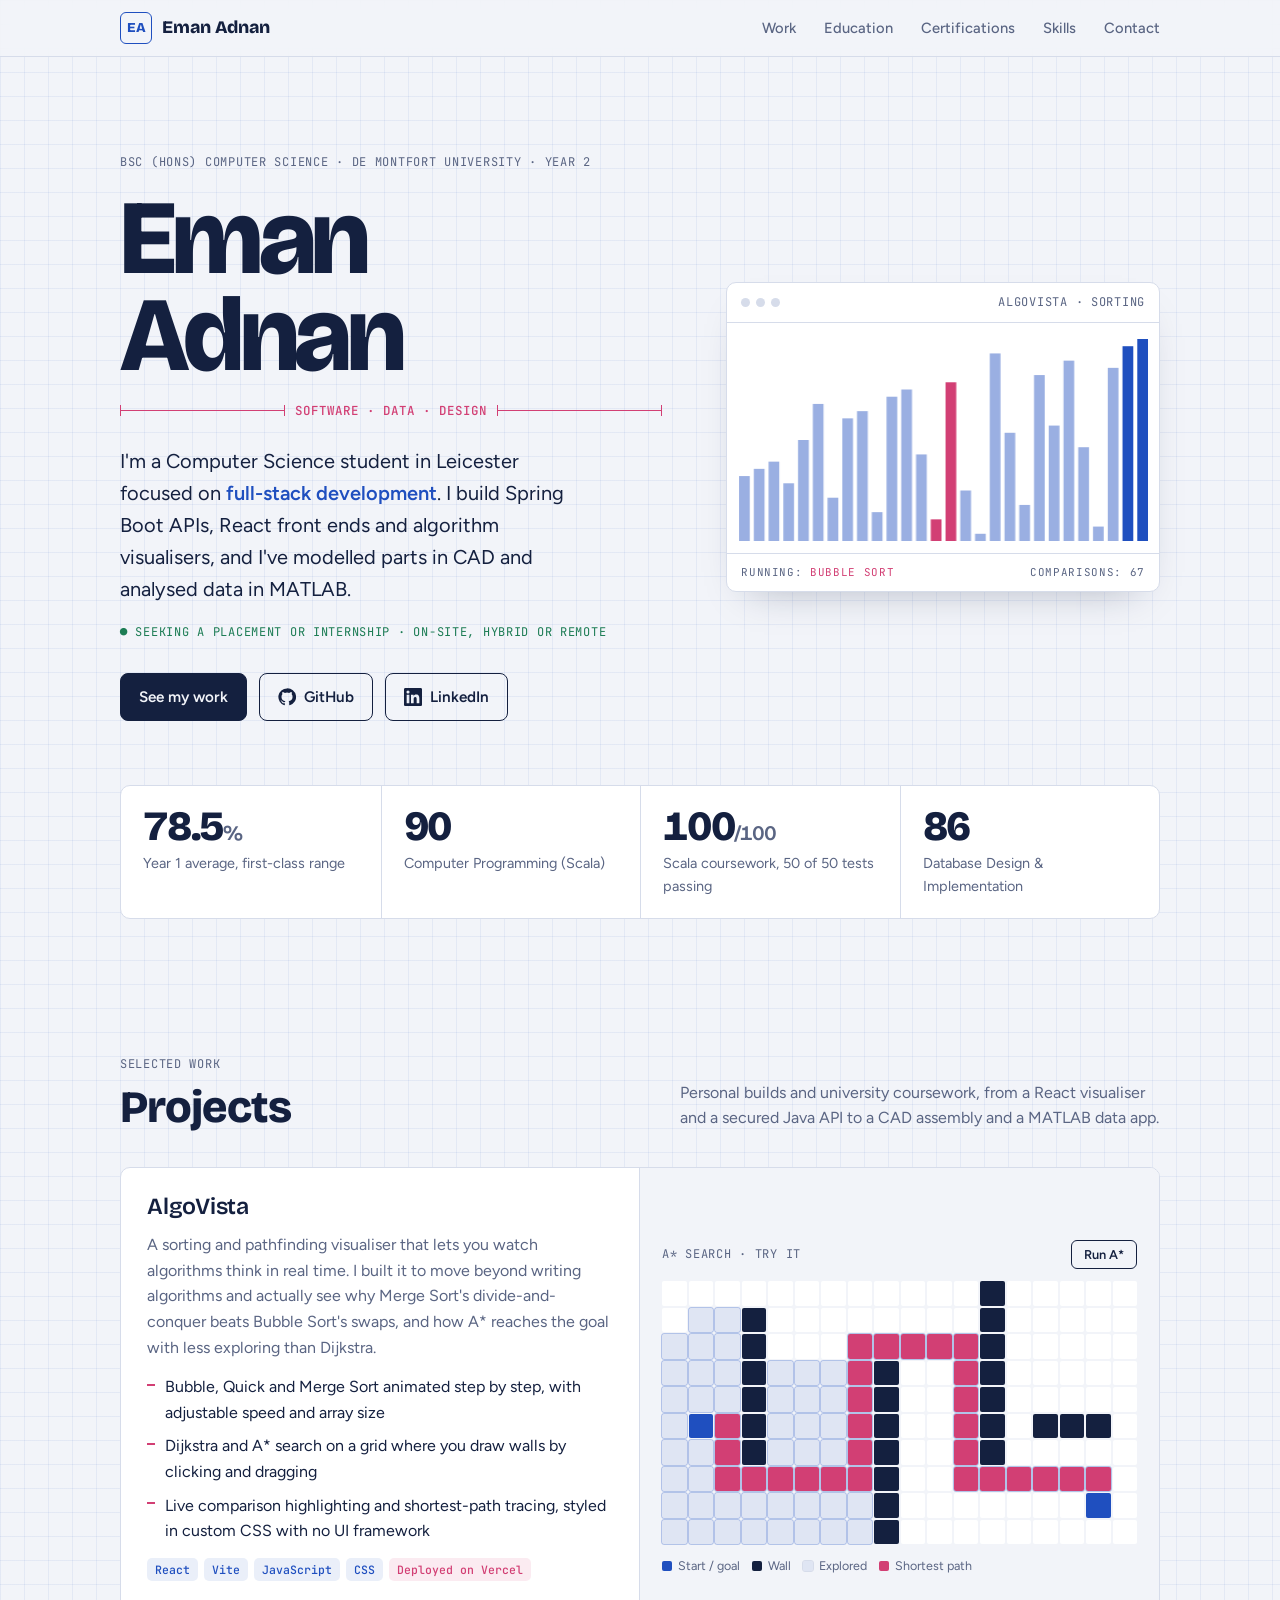
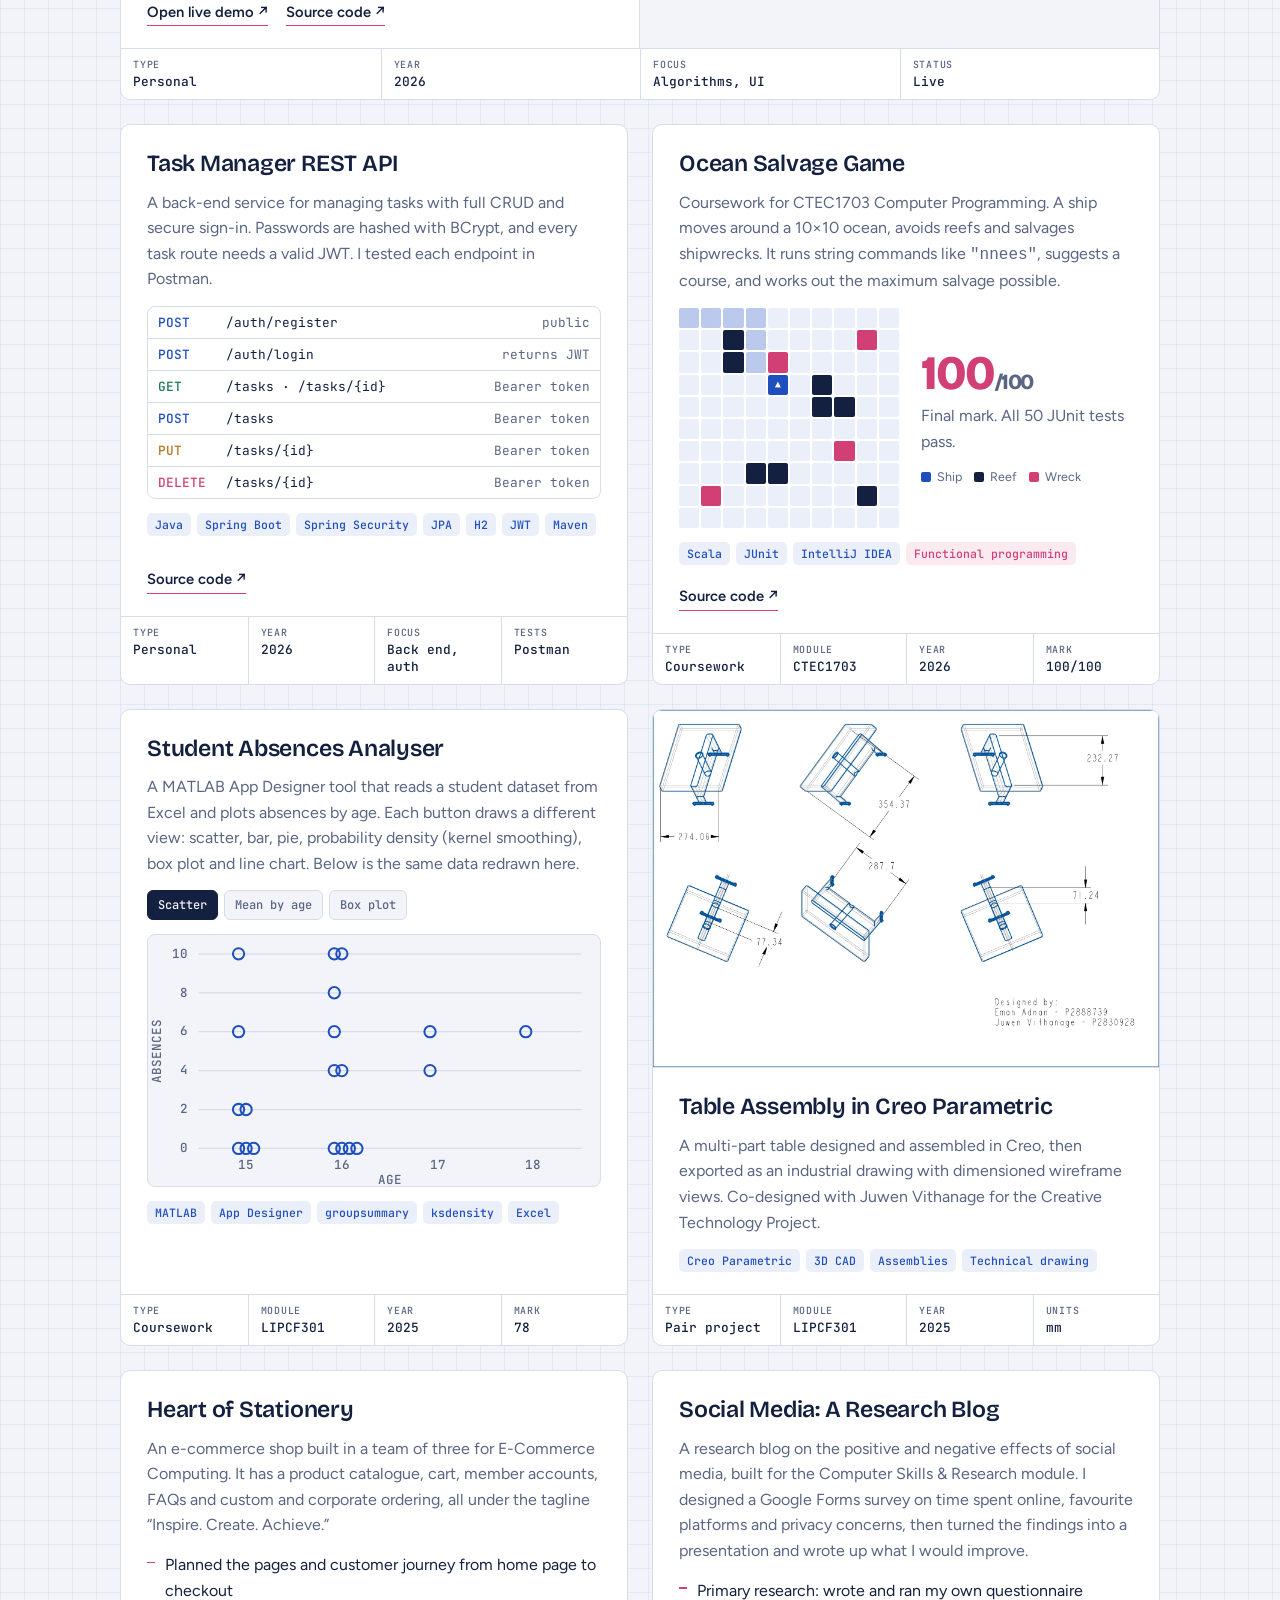
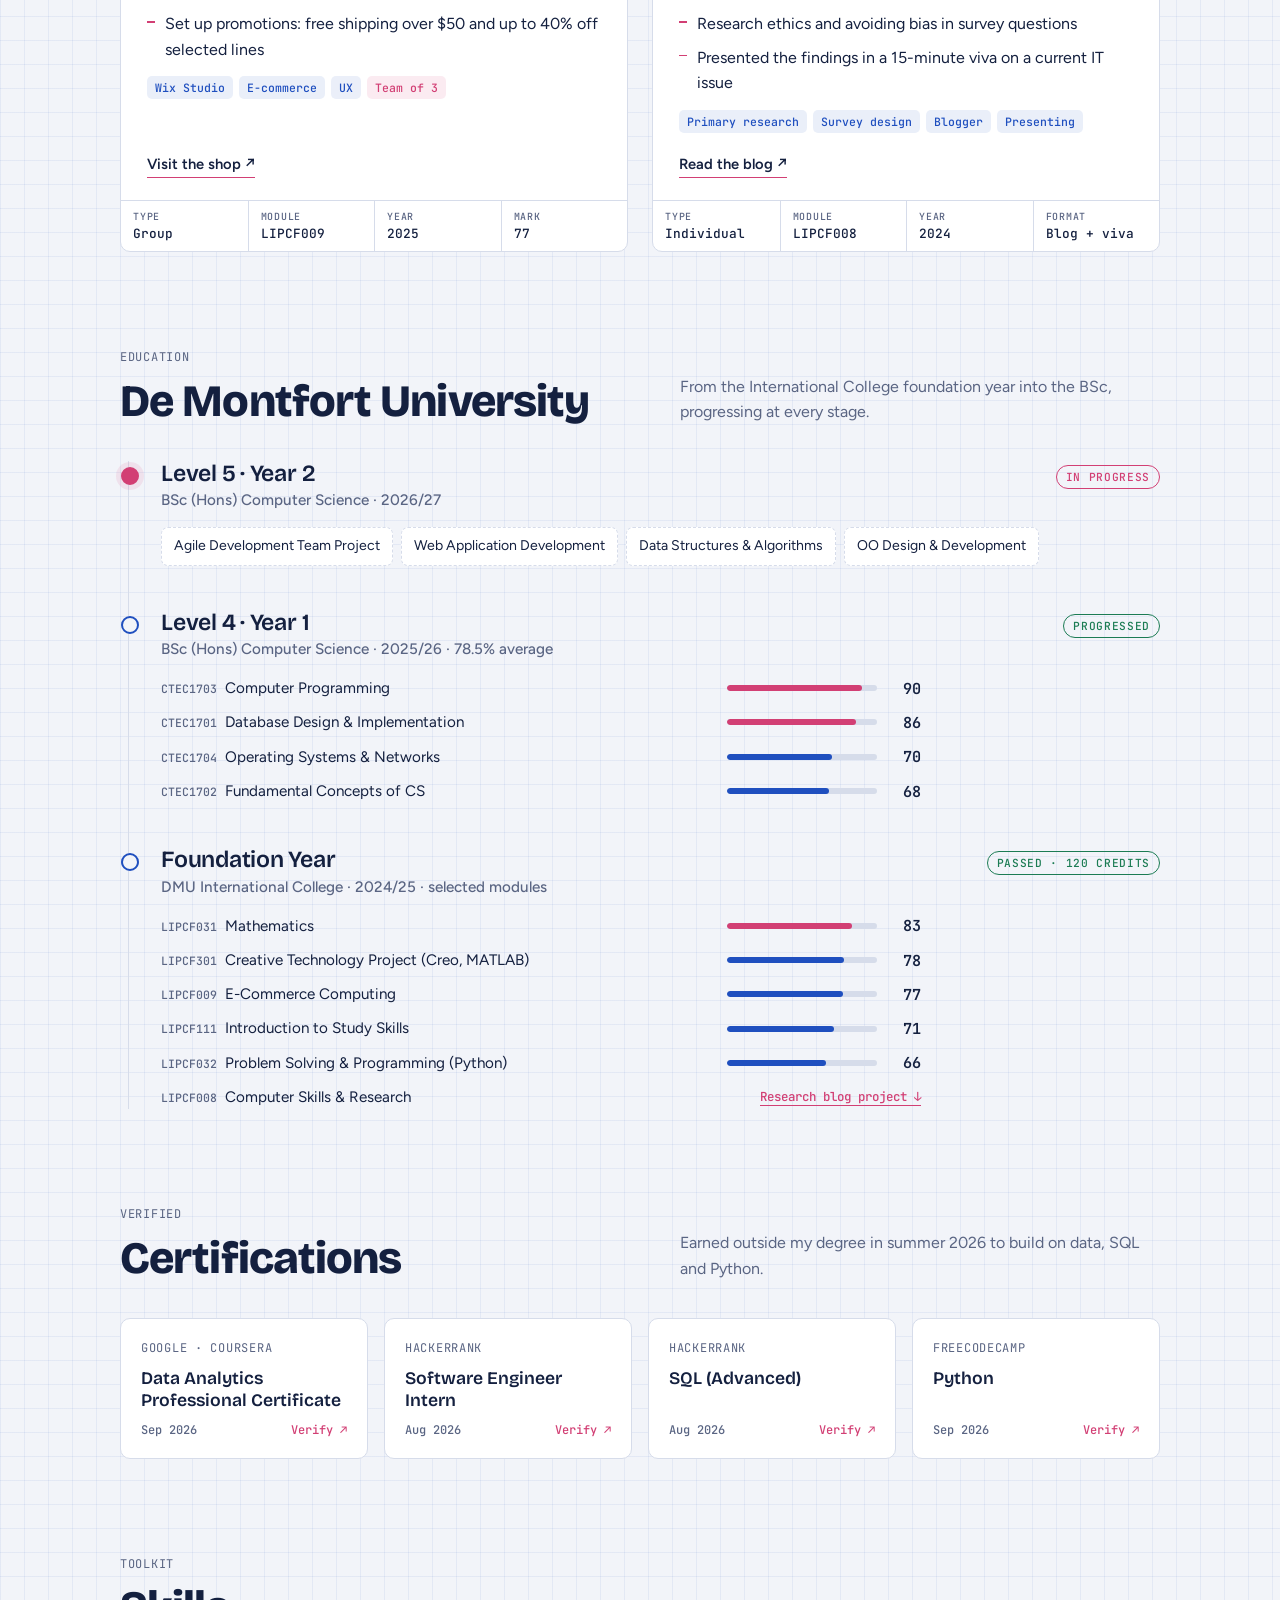
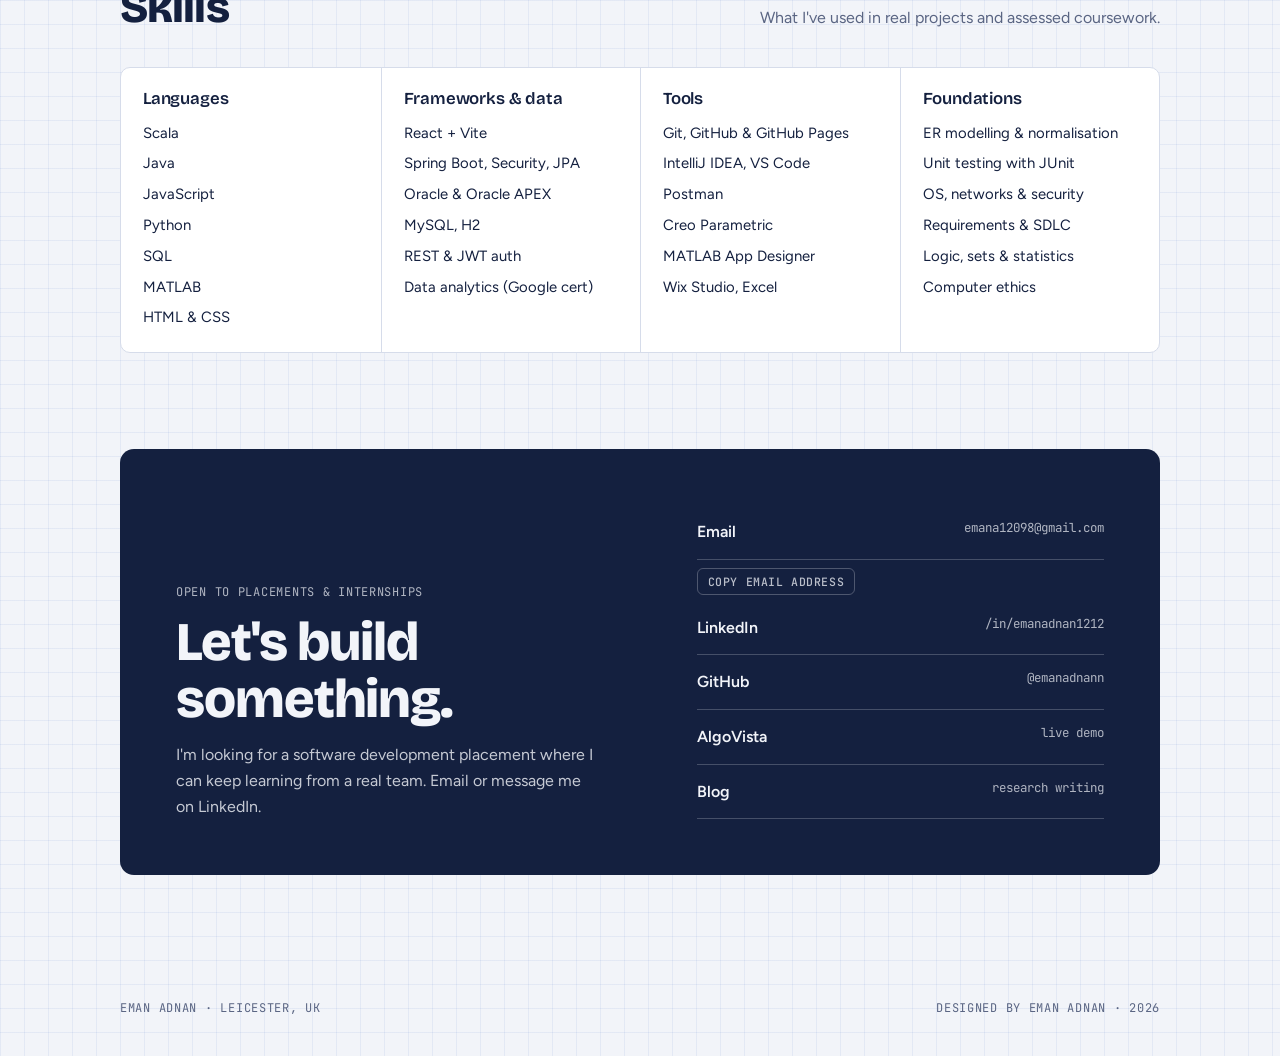
==== commit 785a6b6f: "Update ocean grid styles for responsiveness" ====
--- a/index_1.html
+++ b/index_1.html
@@ -144,7 +144,7 @@
 .lock{color:var(--muted);text-align:right}
 
 /* ocean grid */
-.ocean{display:grid;grid-template-columns:repeat(10,1fr);gap:2px;max-width:260px}
+.ocean{display:grid;grid-template-columns:repeat(10,minmax(0,1fr));gap:2px;flex:0 0 220px;width:220px;max-width:100%}
 .ocean i{aspect-ratio:1;background:var(--blue-soft);border-radius:2px;display:grid;place-items:center;font:500 .6rem var(--f-mono)}
 .ocean i.r{background:var(--ink)}
 .ocean i.k{background:var(--pink);color:var(--sheet)}
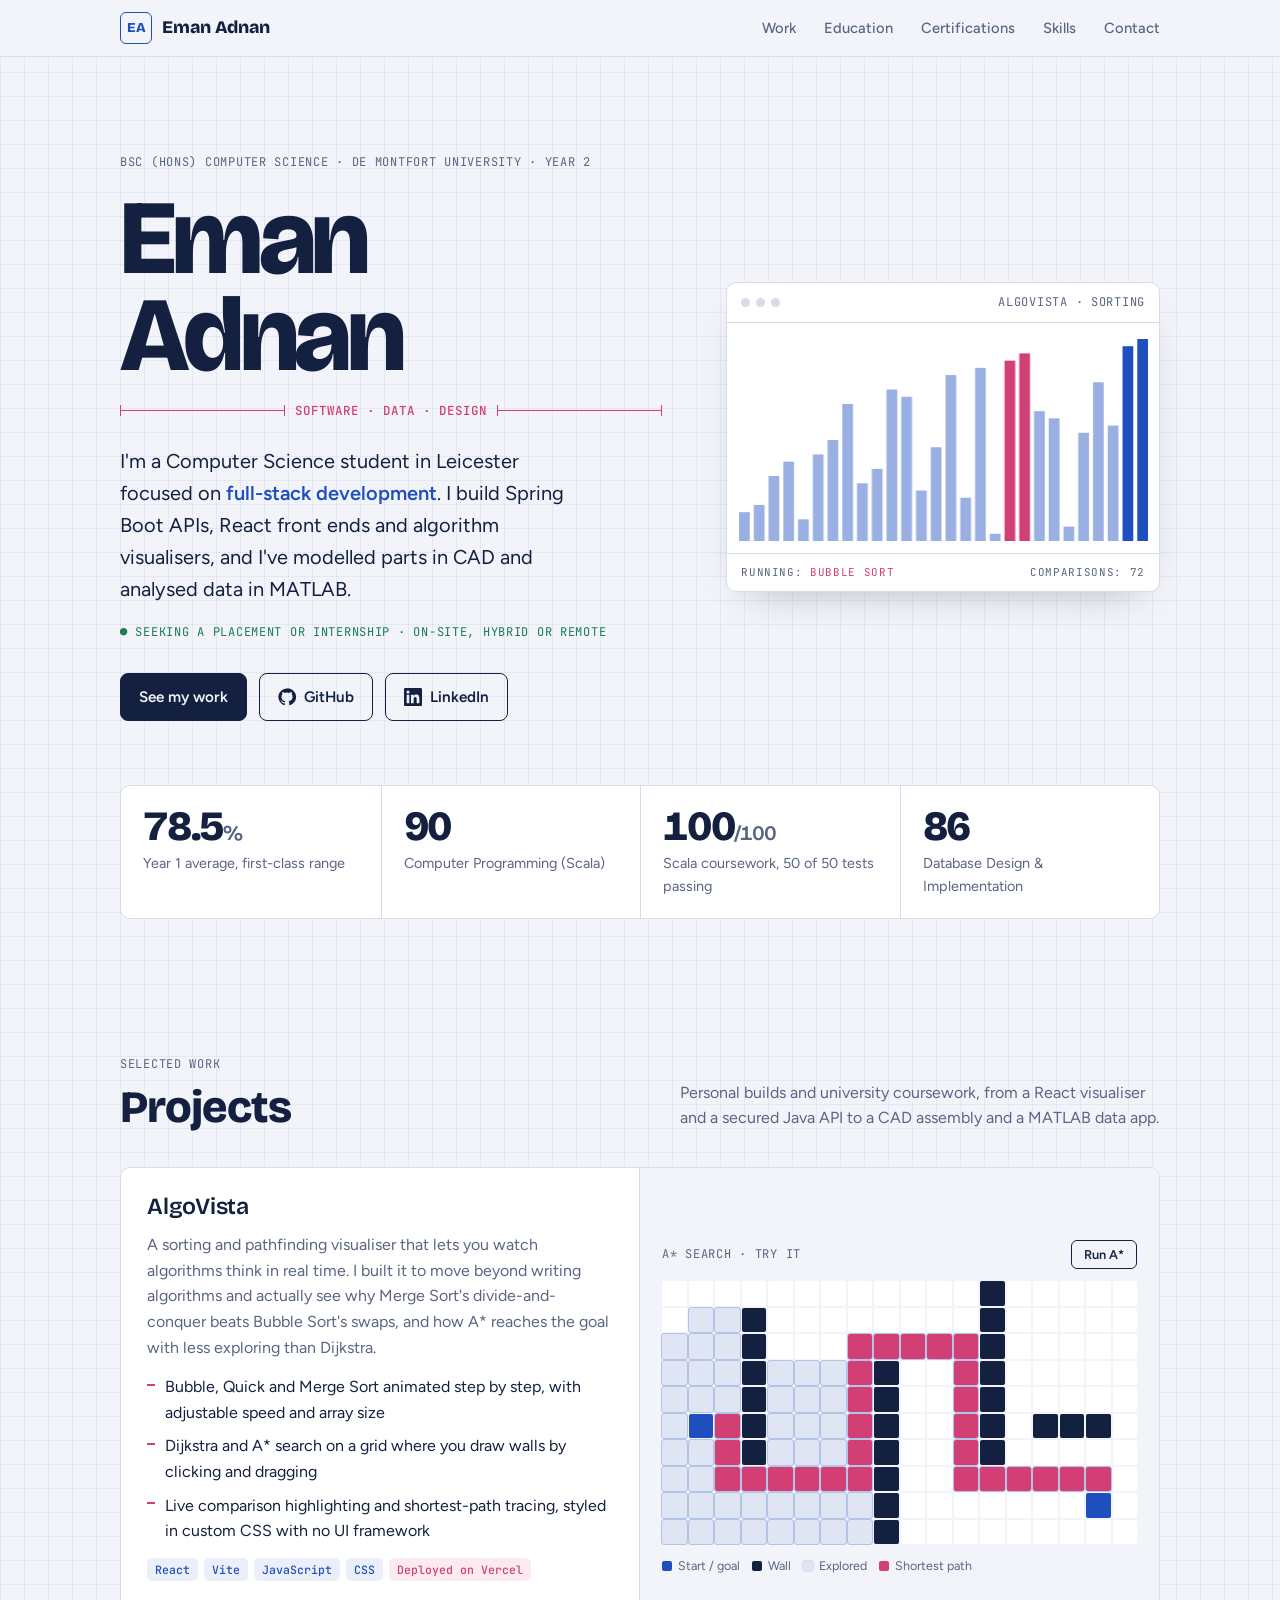
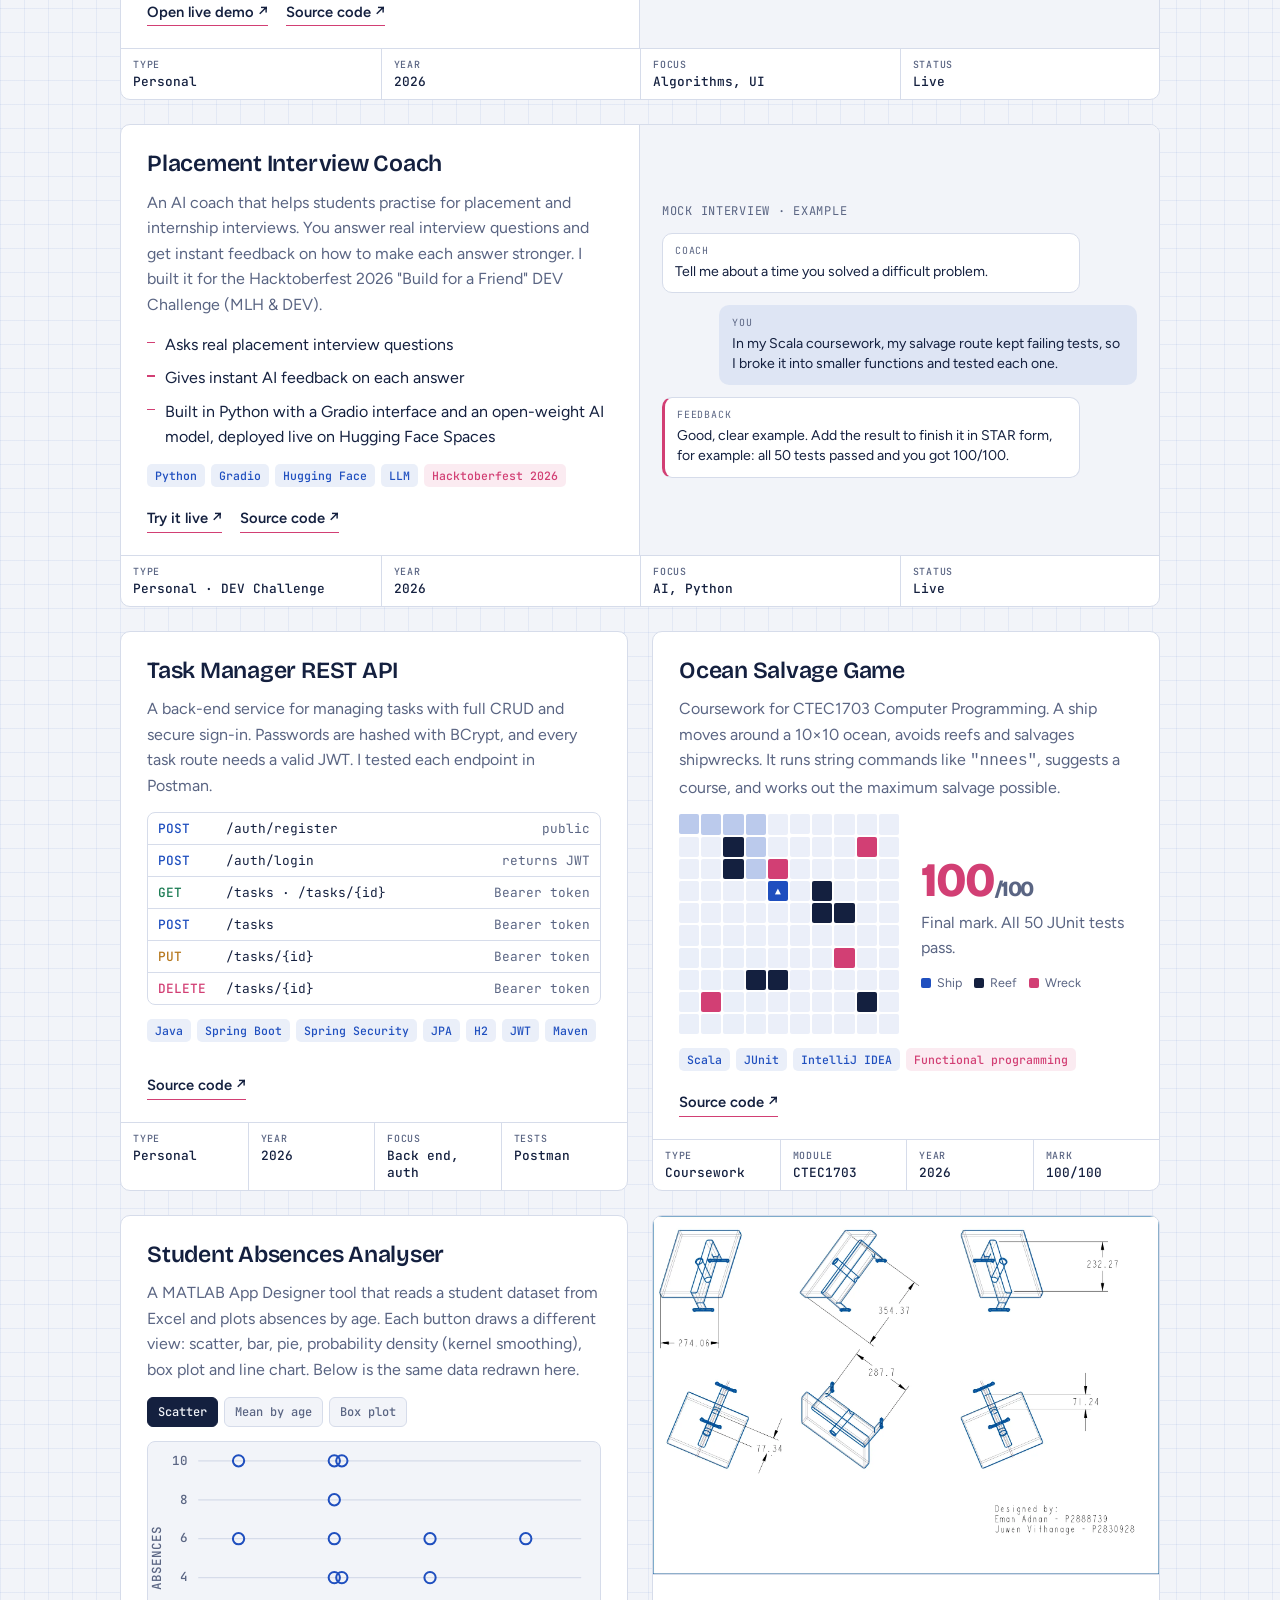
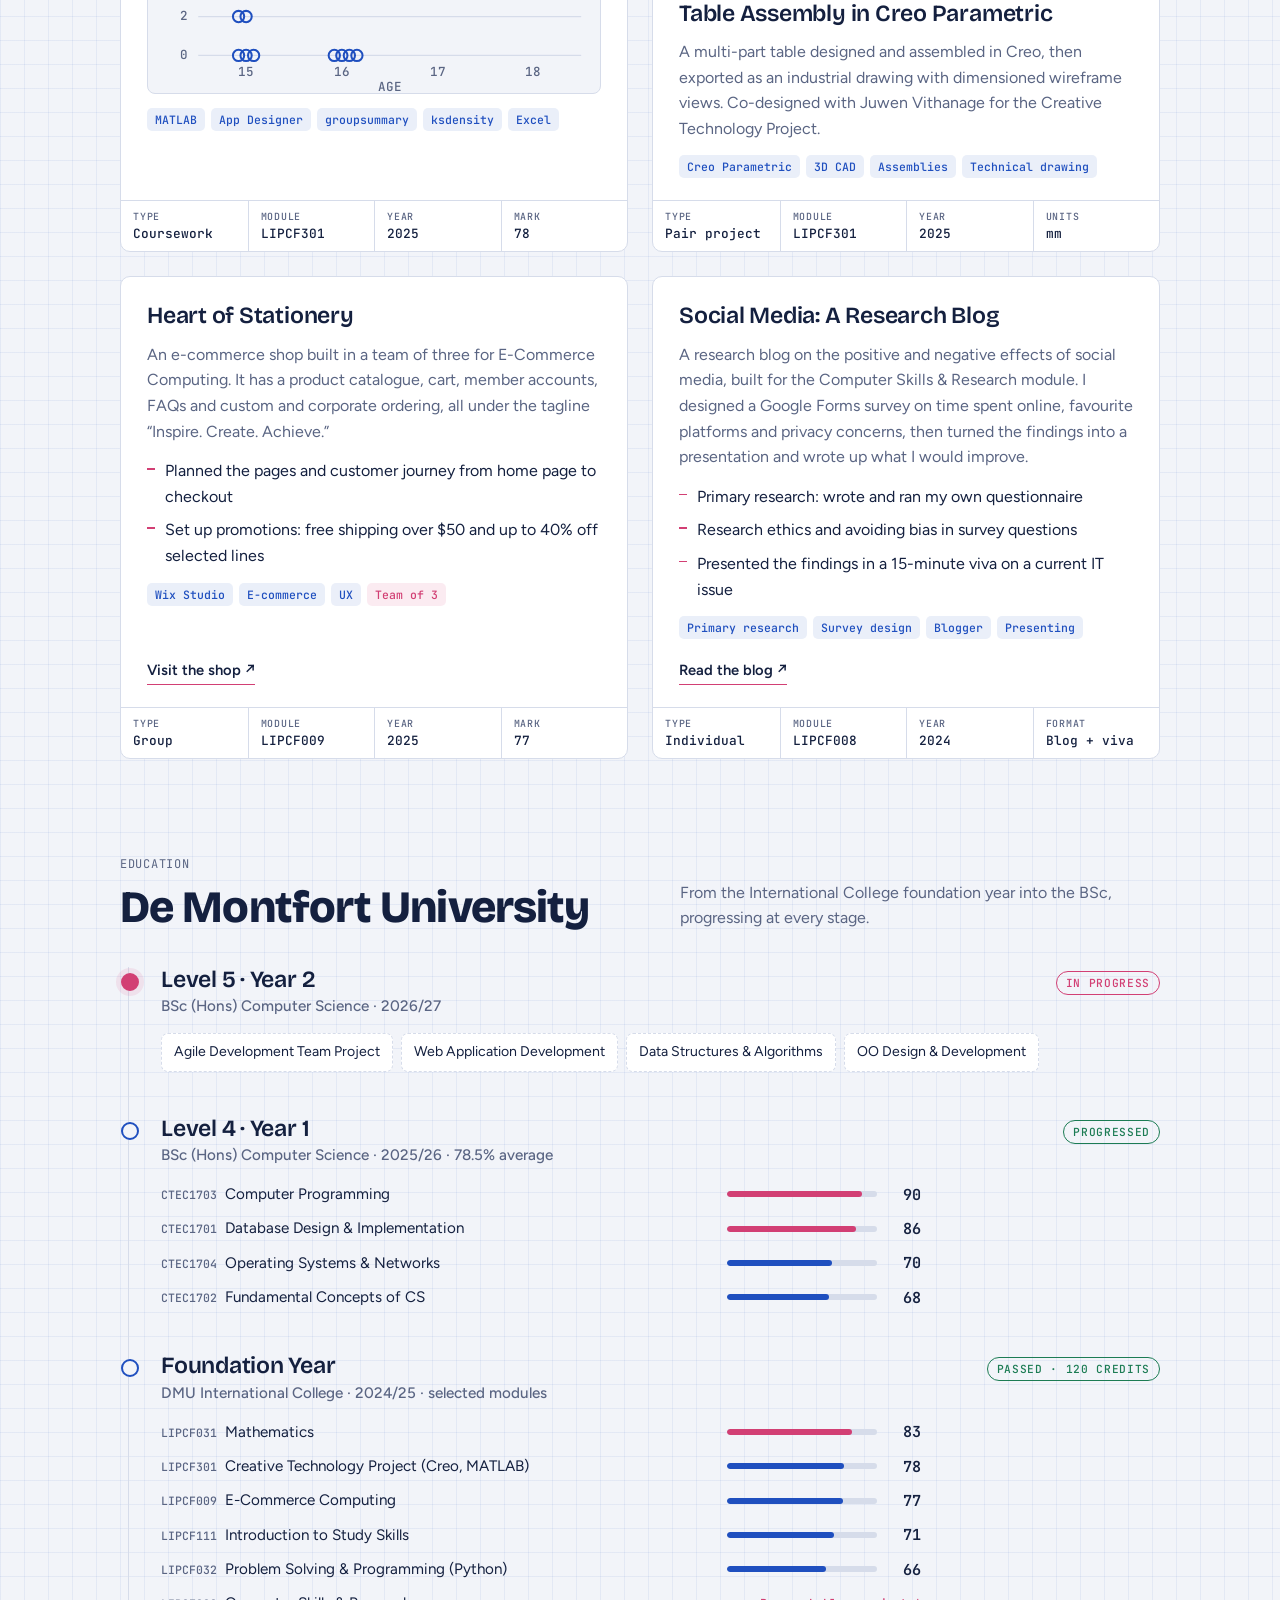
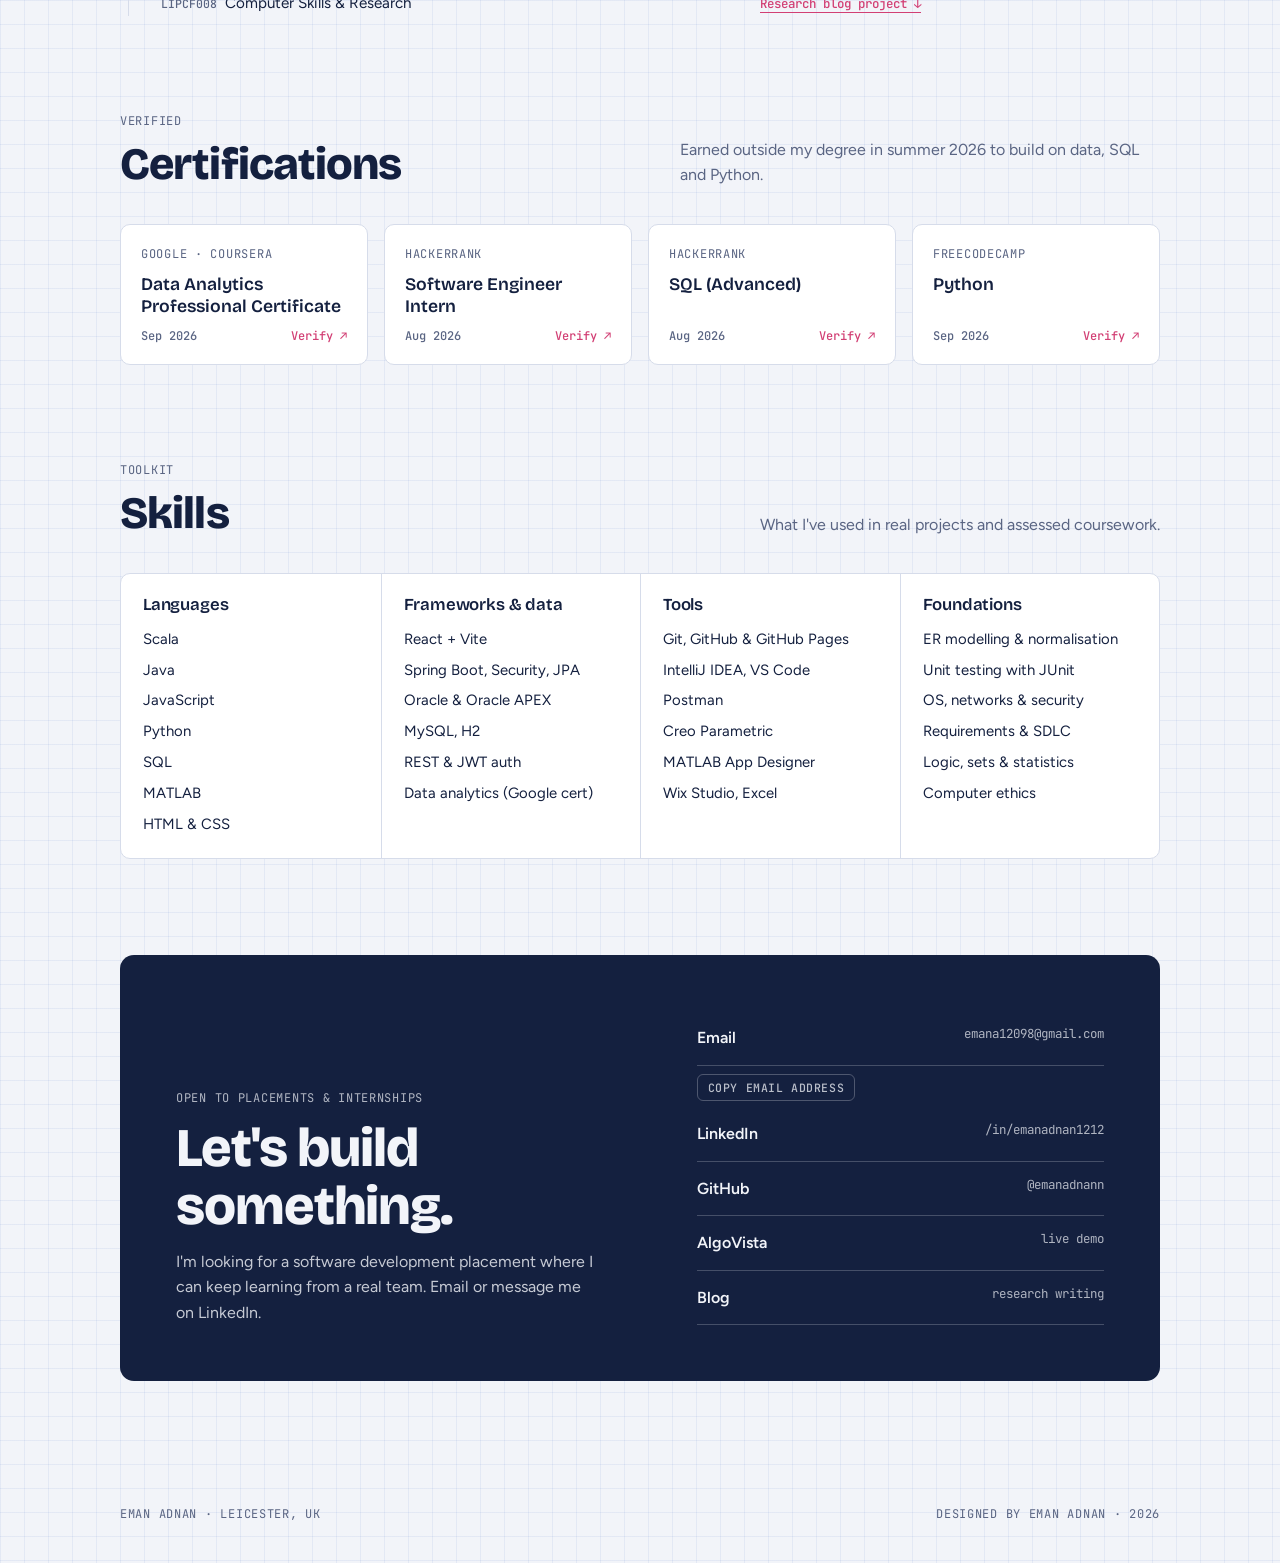
==== commit b21326cb: "Add Placement Interview Coach section to index Added Placement Interview Coach section with details " ====
--- a/index_1.html
+++ b/index_1.html
@@ -133,7 +133,11 @@
 .pf-row{display:flex;justify-content:space-between;align-items:center;gap:10px;flex-wrap:wrap}
 .pf-row button{font:600 .8rem var(--f-body);background:transparent;color:var(--ink);border:1.5px solid var(--ink);padding:6px 12px;border-radius:6px;cursor:pointer}
 .pf-row button:hover{background:var(--ink);color:var(--paper)}
-
+/* interview coach chat example */
+.coach .bubble{max-width:88%;padding:10px 12px;border-radius:10px;font-size:.88rem;line-height:1.45;background:var(--sheet);border:1px solid var(--line)}
+.coach .bubble .mono{display:block;font-size:.62rem;letter-spacing:.08em;text-transform:uppercase;color:var(--muted);margin-bottom:3px}
+.coach .bubble.a{align-self:flex-end;background:var(--blue-soft);border-color:transparent}
+.coach .bubble.fb{border-left:3px solid var(--pink)}
 /* api endpoints */
 .api{border:1px solid var(--line);border-radius:8px;overflow-x:auto}
 .api table{width:100%;border-collapse:collapse;font:400 .8rem var(--f-mono)}
@@ -308,7 +312,29 @@
         </div>
         <dl class="tblock" style="margin:0"><div><dt>Type</dt><dd>Personal</dd></div><div><dt>Year</dt><dd>2026</dd></div><div><dt>Focus</dt><dd>Algorithms, UI</dd></div><div><dt>Status</dt><dd>Live</dd></div></dl>
       </article>
-
+      <!-- Placement Interview Coach -->
+      <article class="sheet wide">
+        <div class="feature">
+          <div class="sheet-body">
+            <h3>Placement Interview Coach</h3>
+            <p>An AI coach that helps students practise for placement and internship interviews. You answer real interview questions and get instant feedback on how to make each answer stronger. I built it for the Hacktoberfest 2026 "Build for a Friend" DEV Challenge (MLH &amp; DEV).</p>
+            <ul class="bullets">
+              <li>Asks real placement interview questions</li>
+              <li>Gives instant AI feedback on each answer</li>
+              <li>Built in Python with a Gradio interface and an open-weight AI model, deployed live on Hugging Face Spaces</li>
+            </ul>
+            <div class="tags"><span class="tag">Python</span><span class="tag">Gradio</span><span class="tag">Hugging Face</span><span class="tag">LLM</span><span class="tag pink">Hacktoberfest 2026</span></div>
+            <div class="links"><a href="https://huggingface.co/spaces/EmanAdnan/placement-interview-coach" target="_blank" rel="noopener">Try it live ↗</a><a href="https://huggingface.co/spaces/EmanAdnan/placement-interview-coach/tree/main" target="_blank" rel="noopener">Source code ↗</a></div>
+          </div>
+          <div class="pf coach" aria-label="Example of the coach asking a question and giving feedback">
+            <div class="pf-row"><span class="mono">Mock interview · example</span></div>
+            <div class="bubble q"><span class="mono">Coach</span>Tell me about a time you solved a difficult problem.</div>
+            <div class="bubble a"><span class="mono">You</span>In my Scala coursework, my salvage route kept failing tests, so I broke it into smaller functions and tested each one.</div>
+            <div class="bubble q fb"><span class="mono">Feedback</span>Good, clear example. Add the result to finish it in STAR form, for example: all 50 tests passed and you got 100/100.</div>
+          </div>
+        </div>
+        <dl class="tblock" style="margin:0"><div><dt>Type</dt><dd>Personal · DEV Challenge</dd></div><div><dt>Year</dt><dd>2026</dd></div><div><dt>Focus</dt><dd>AI, Python</dd></div><div><dt>Status</dt><dd>Live</dd></div></dl>
+      </article>
       <!-- Task Manager API -->
       <article class="sheet">
         <div class="sheet-body">
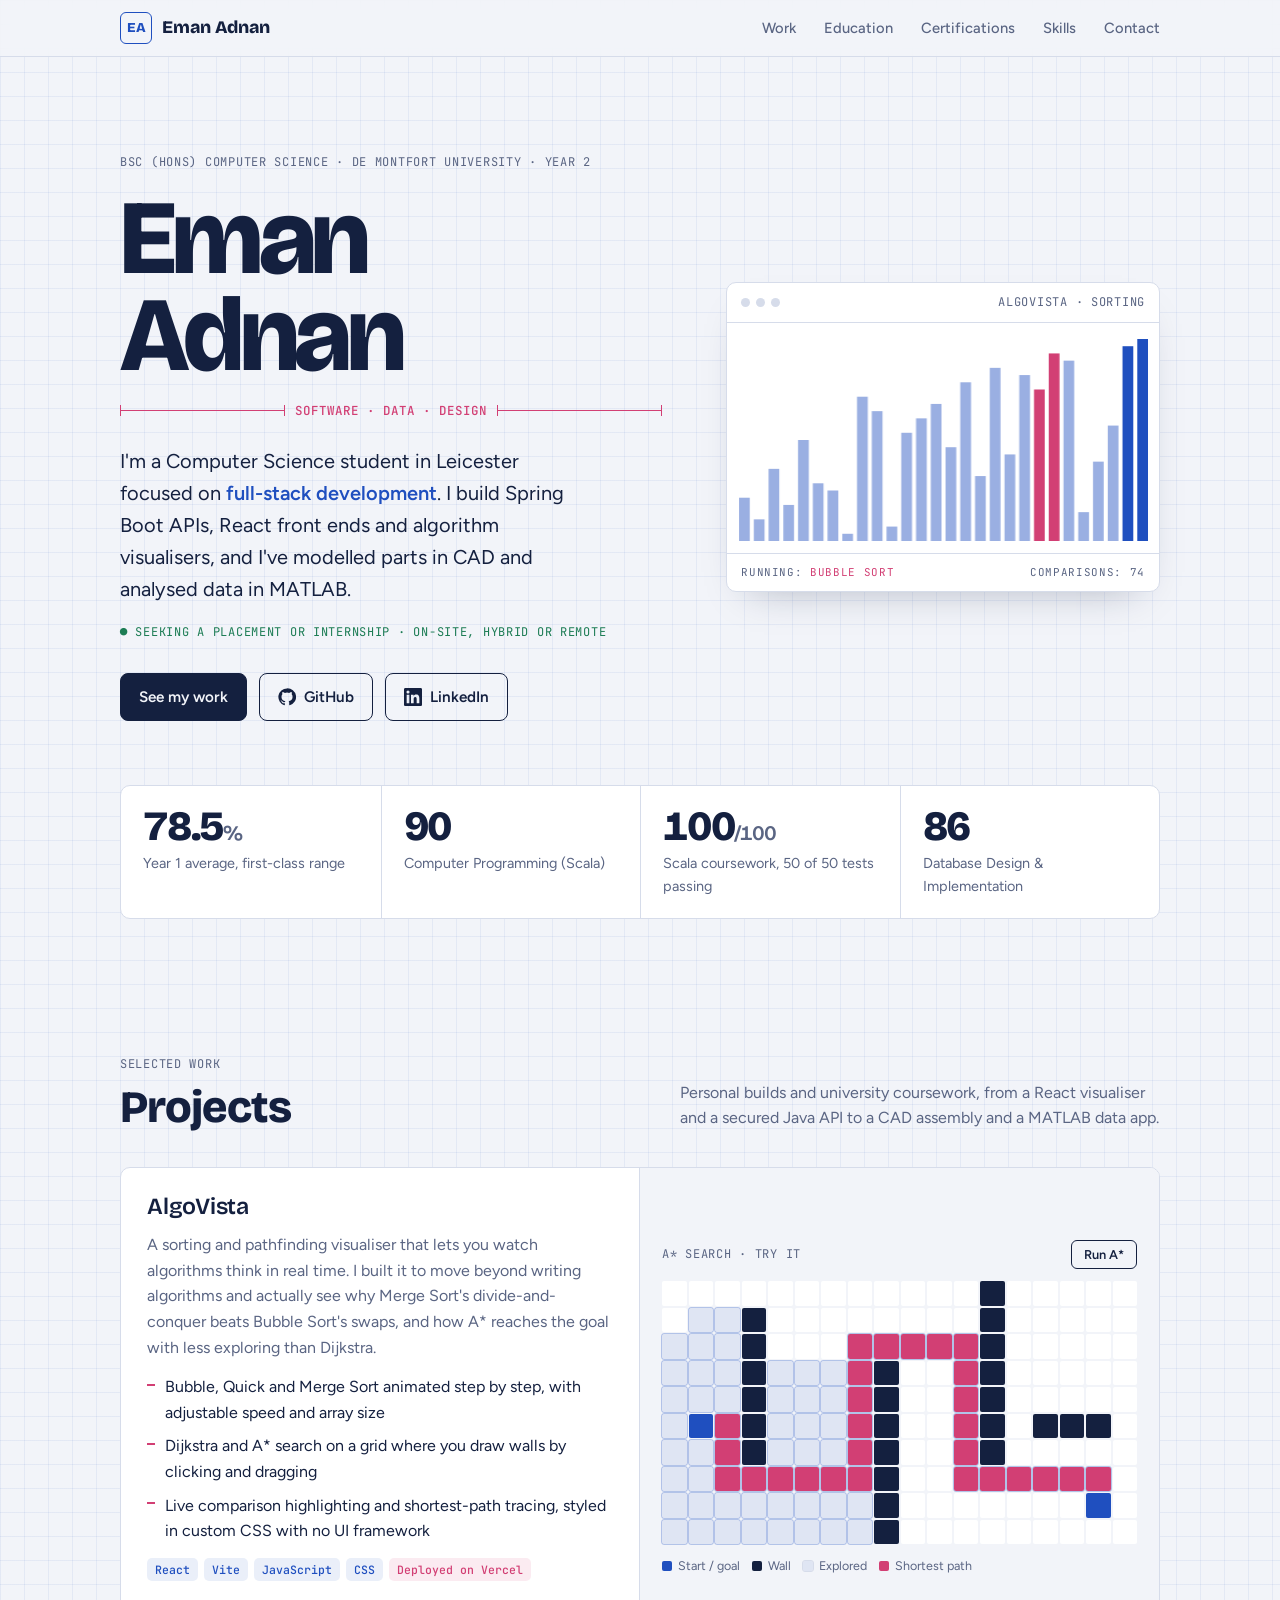
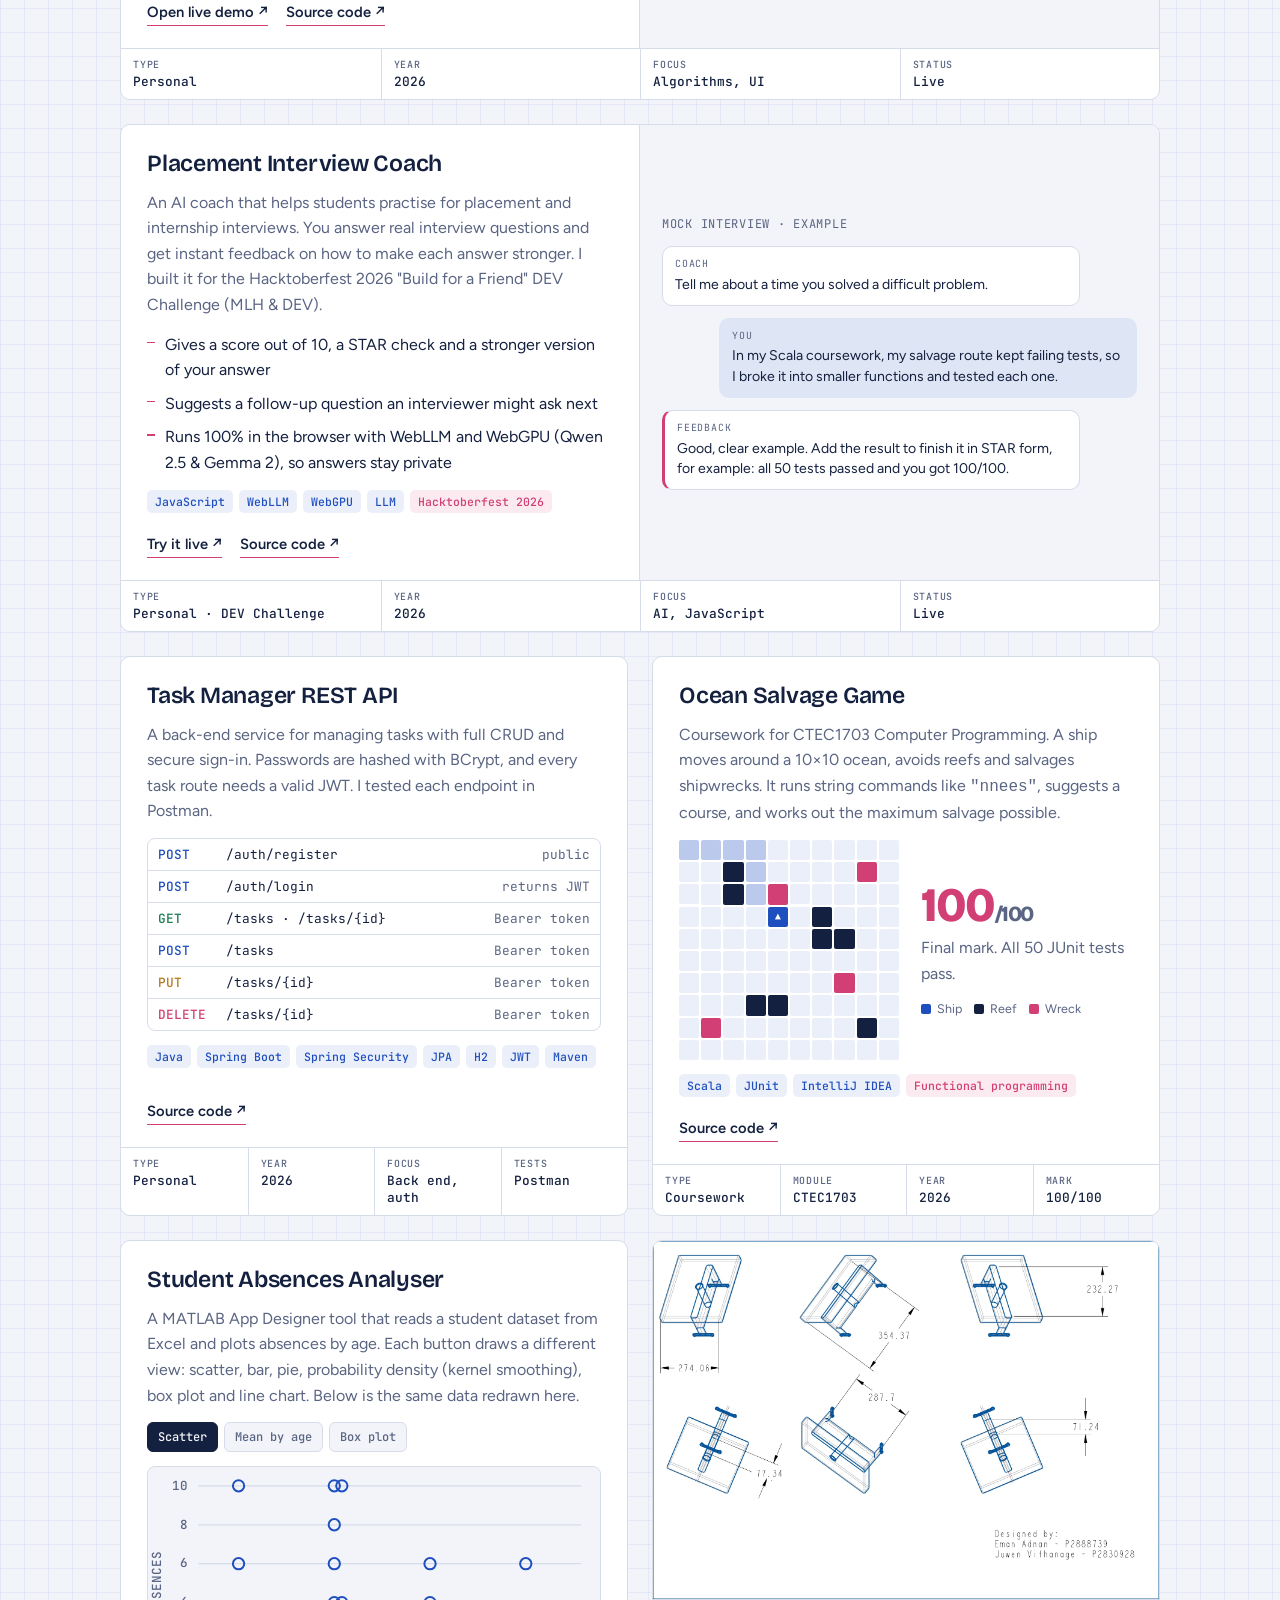
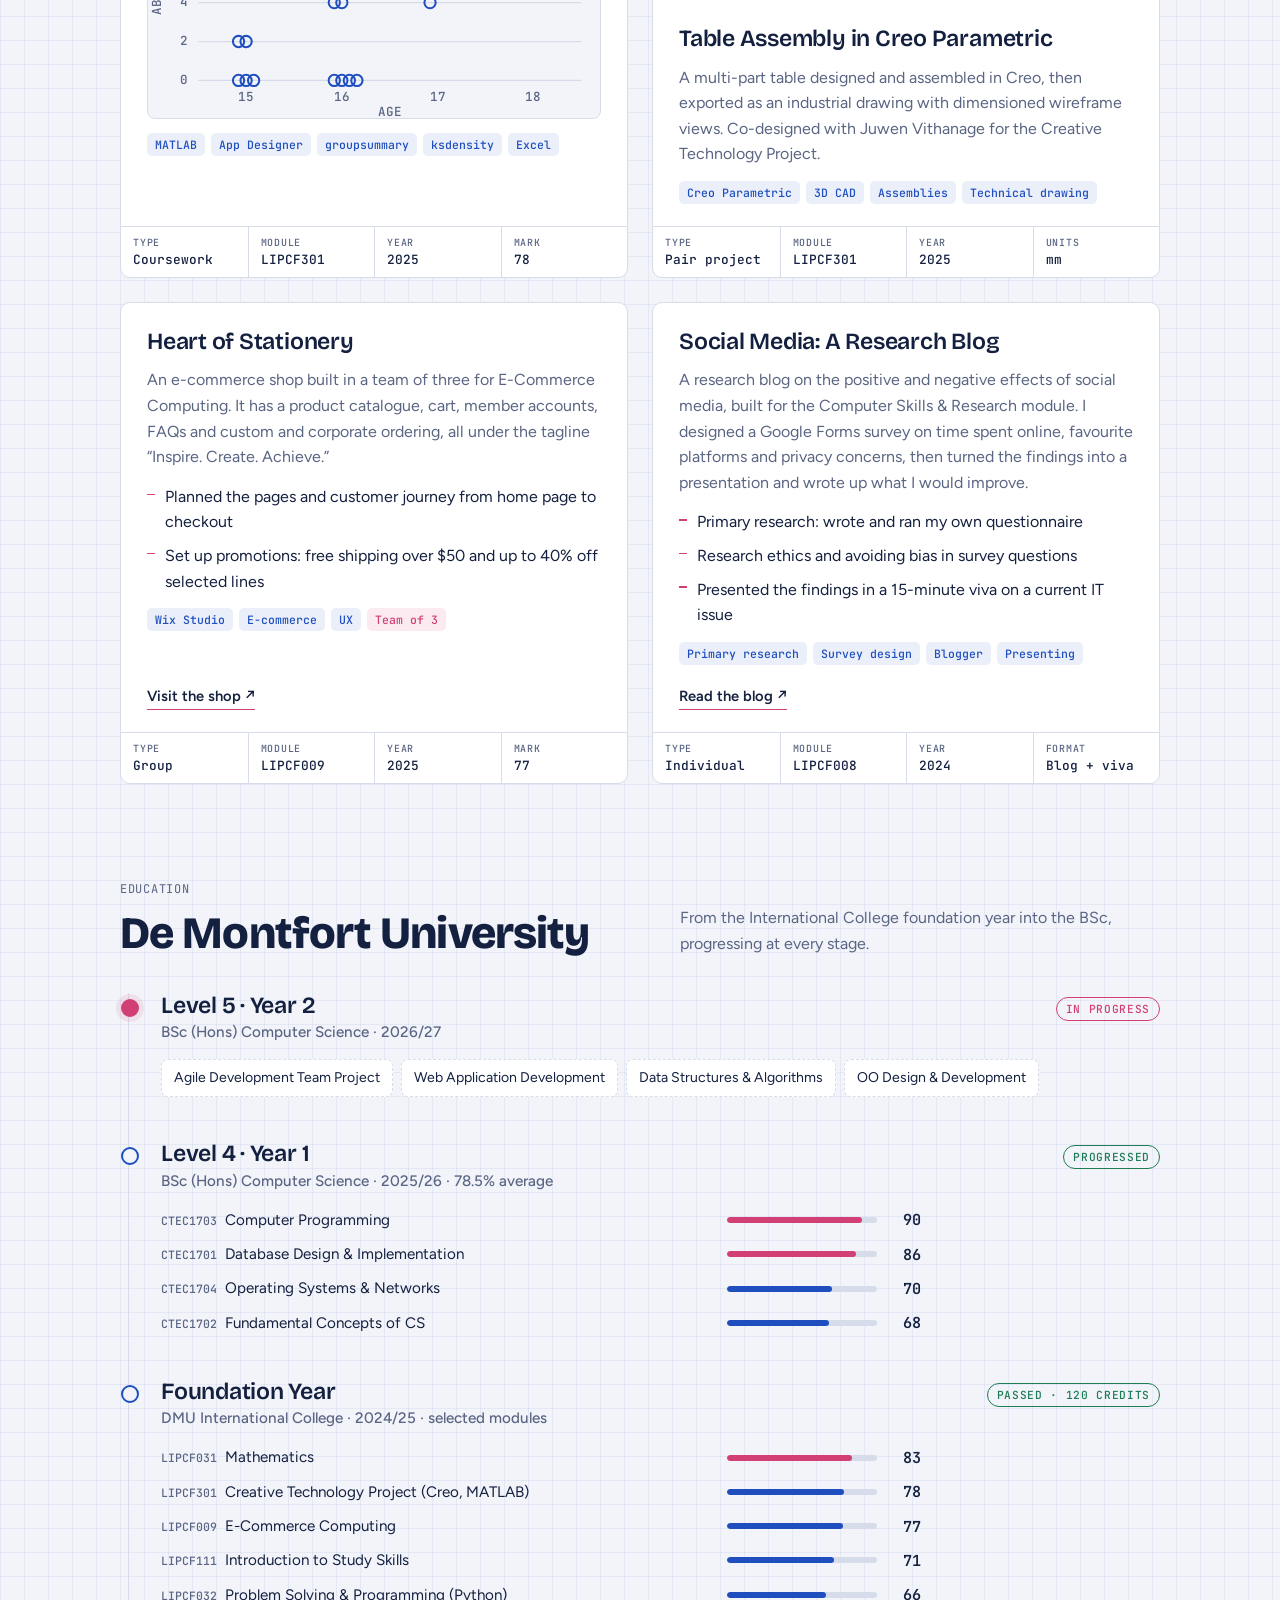
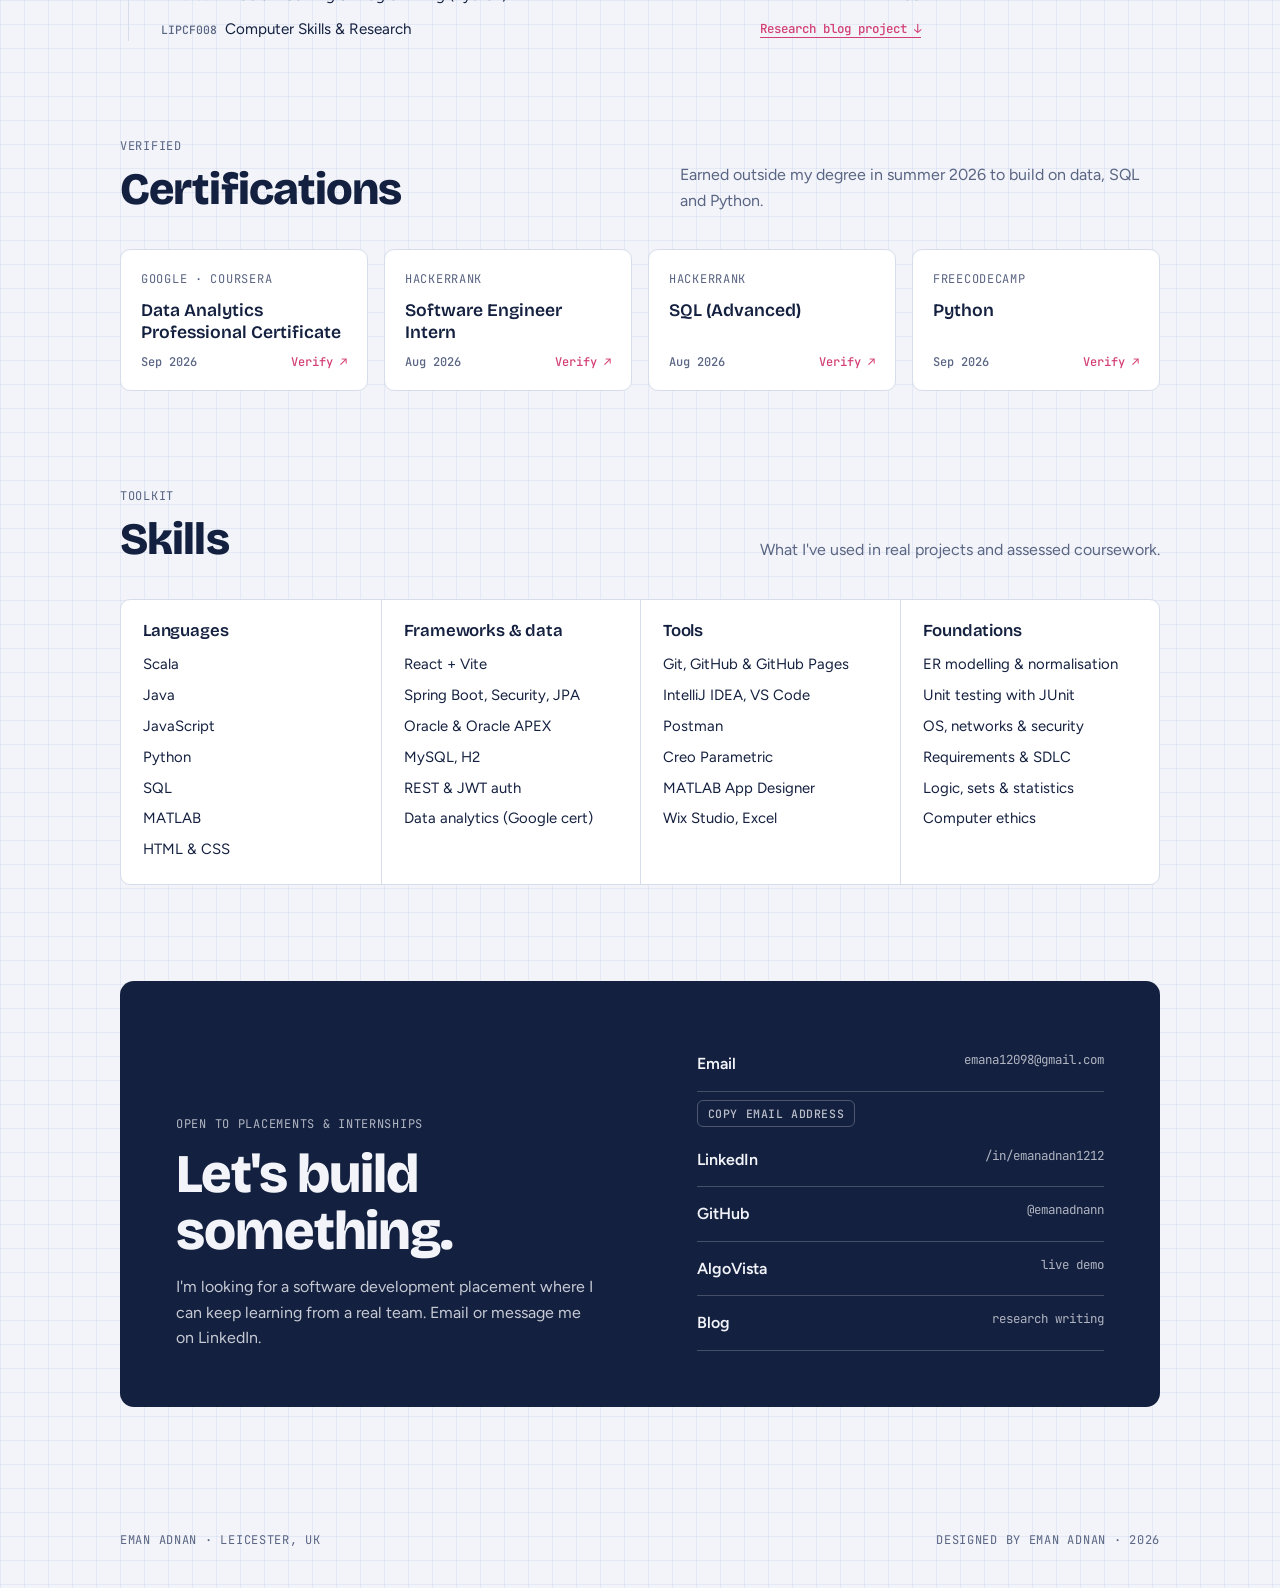
==== commit 15c9a5a8: "Revise project description and technologies used Updated project details to reflect JavaScript usage" ====
--- a/index_1.html
+++ b/index_1.html
@@ -319,12 +319,12 @@
             <h3>Placement Interview Coach</h3>
             <p>An AI coach that helps students practise for placement and internship interviews. You answer real interview questions and get instant feedback on how to make each answer stronger. I built it for the Hacktoberfest 2026 "Build for a Friend" DEV Challenge (MLH &amp; DEV).</p>
             <ul class="bullets">
-              <li>Asks real placement interview questions</li>
-              <li>Gives instant AI feedback on each answer</li>
-              <li>Built in Python with a Gradio interface and an open-weight AI model, deployed live on Hugging Face Spaces</li>
+                            <li>Gives a score out of 10, a STAR check and a stronger version of your answer</li>
+              <li>Suggests a follow-up question an interviewer might ask next</li>
+              <li>Runs 100% in the browser with WebLLM and WebGPU (Qwen 2.5 &amp; Gemma 2), so answers stay private</li>
             </ul>
-            <div class="tags"><span class="tag">Python</span><span class="tag">Gradio</span><span class="tag">Hugging Face</span><span class="tag">LLM</span><span class="tag pink">Hacktoberfest 2026</span></div>
-            <div class="links"><a href="https://huggingface.co/spaces/EmanAdnan/placement-interview-coach" target="_blank" rel="noopener">Try it live ↗</a><a href="https://huggingface.co/spaces/EmanAdnan/placement-interview-coach/tree/main" target="_blank" rel="noopener">Source code ↗</a></div>
+            <div class="tags"><span class="tag">JavaScript</span><span class="tag">WebLLM</span><span class="tag">WebGPU</span><span class="tag">LLM</span><span class="tag pink">Hacktoberfest 2026</span></div>
+            <div class="links"><a href="https://huggingface.co/spaces/EmanAdnan/placement-interview-coach" target="_blank" rel="noopener">Try it live ↗</a><a href="https://github.com/emanadnann/placement-interview-coach" target="_blank" rel="noopener">Source code ↗</a></div>
           </div>
           <div class="pf coach" aria-label="Example of the coach asking a question and giving feedback">
             <div class="pf-row"><span class="mono">Mock interview · example</span></div>
@@ -333,7 +333,7 @@
             <div class="bubble q fb"><span class="mono">Feedback</span>Good, clear example. Add the result to finish it in STAR form, for example: all 50 tests passed and you got 100/100.</div>
           </div>
         </div>
-        <dl class="tblock" style="margin:0"><div><dt>Type</dt><dd>Personal · DEV Challenge</dd></div><div><dt>Year</dt><dd>2026</dd></div><div><dt>Focus</dt><dd>AI, Python</dd></div><div><dt>Status</dt><dd>Live</dd></div></dl>
+        <dl class="tblock" style="margin:0"><div><dt>Type</dt><dd>Personal · DEV Challenge</dd></div><div><dt>Year</dt><dd>2026</dd></div><div><dt>Focus</dt><dd>AI, JavaScript</dd></div><div><dt>Status</dt><dd>Live</dd></div></dl>
       </article>
       <!-- Task Manager API -->
       <article class="sheet">
